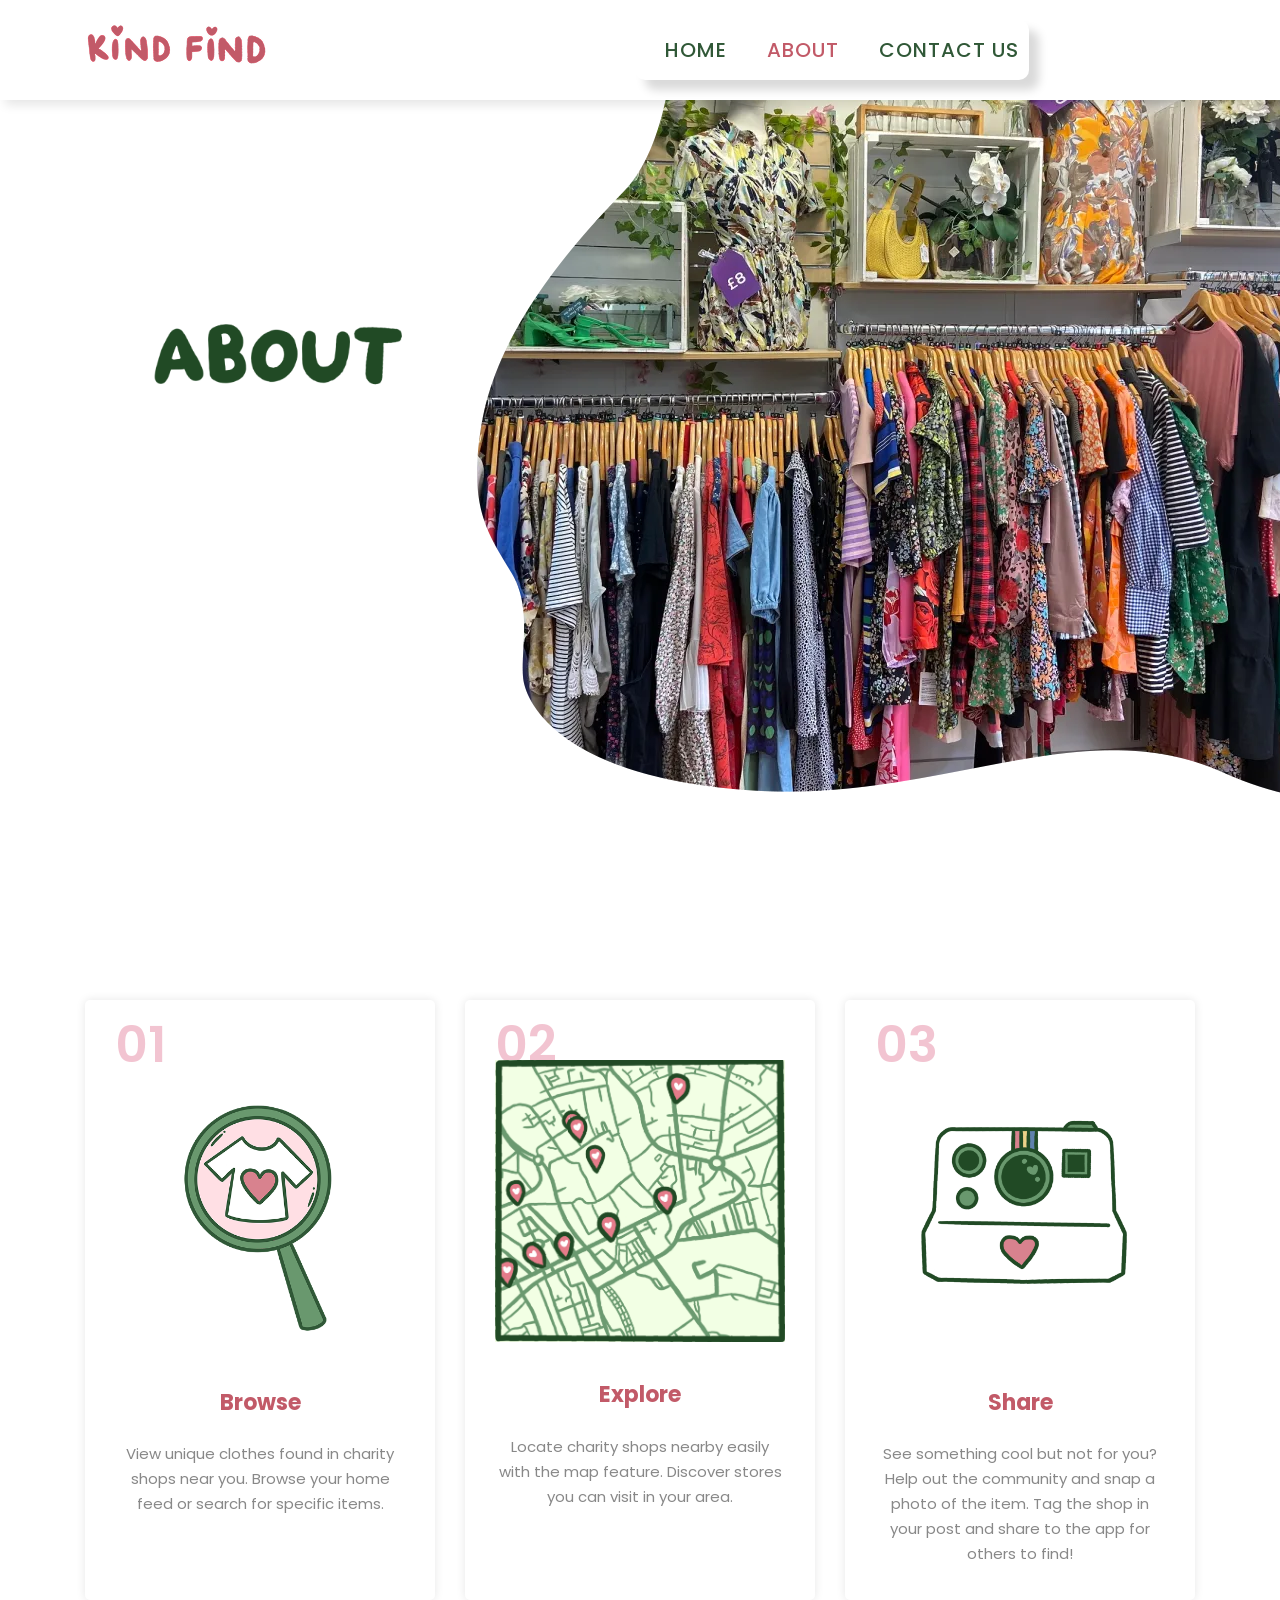
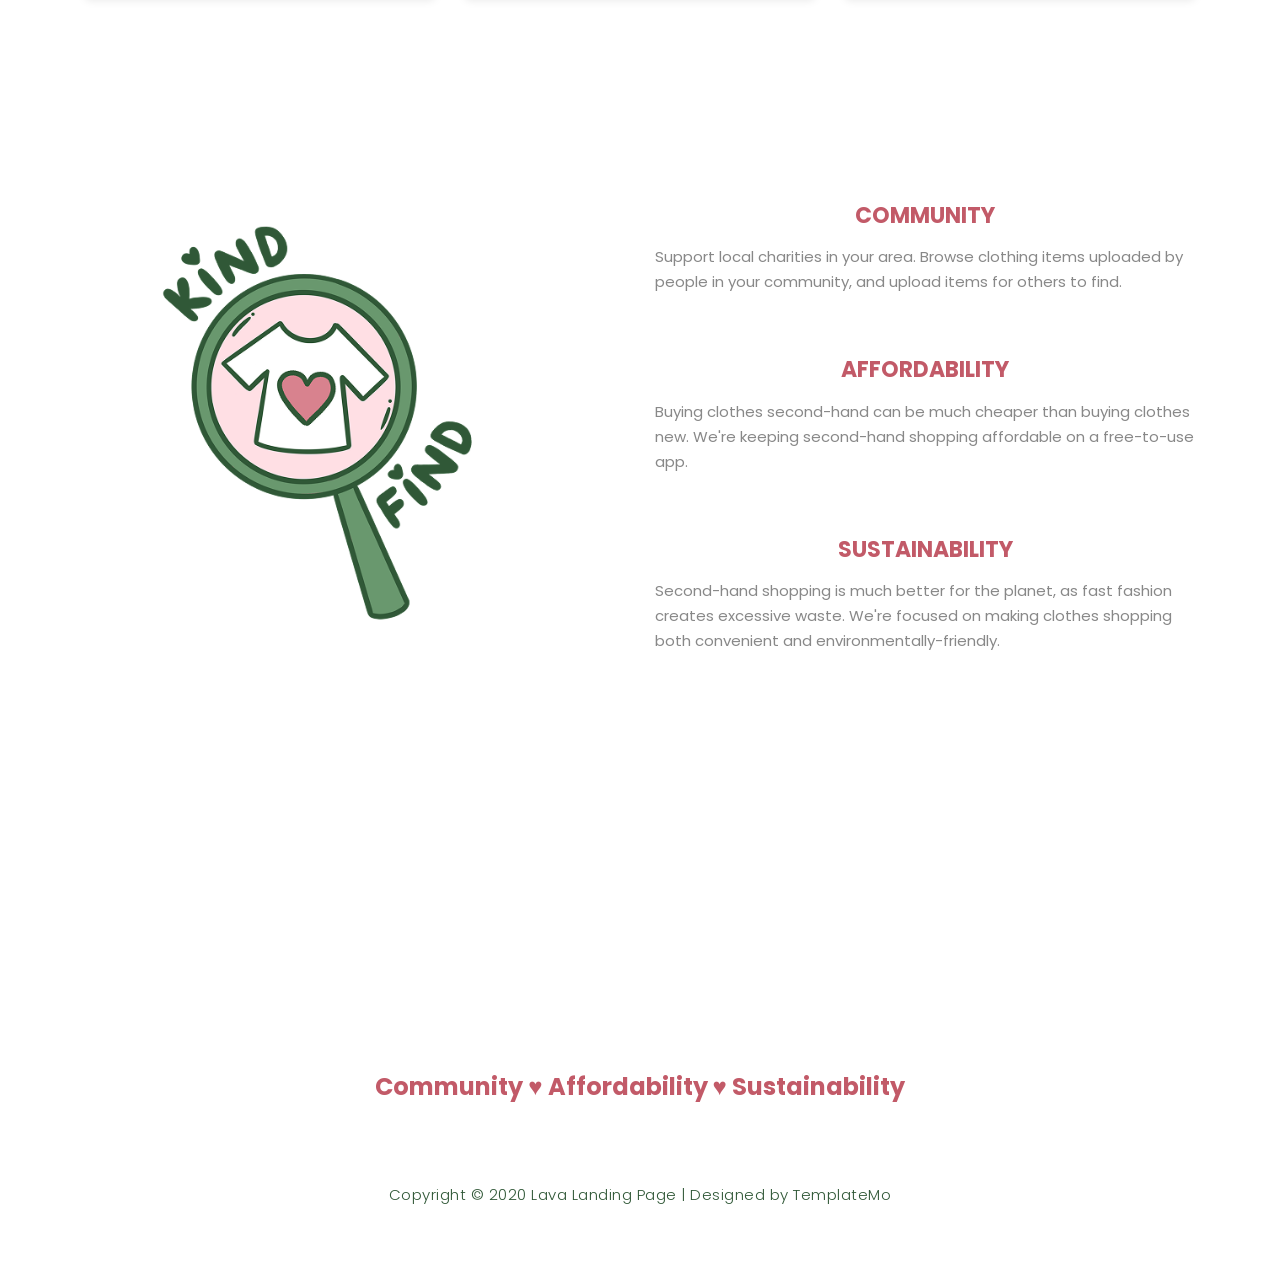
==== about.html @ ea6651f8 "focused on centering elements, trying to make it look better on mobile (mainly home page so far) - a" ====
<!DOCTYPE html>
<html lang="en">

<head>

    <meta charset="utf-8">
    <meta name="viewport" content="width=device-width, initial-scale=1, shrink-to-fit=no">
    <meta name="description" content="">
    <meta name="author" content="TemplateMo">
    <link href="https://fonts.googleapis.com/css?family=Poppins:100,200,300,400,500,600,700,800,900&display=swap" rel="stylesheet">

    <title>KindFind</title>
<!--

Lava Landing Page

https://templatemo.com/tm-540-lava-landing-page

-->

    <!-- Additional CSS Files -->
    <link rel="stylesheet" type="text/css" href="assets/css/bootstrap.min.css">

    <link rel="stylesheet" type="text/css" href="assets/css/font-awesome.css">

    <link rel="stylesheet" href="assets/css/templatemo-lava.css">

    <link rel="stylesheet" href="assets/css/owl-carousel.css">

</head>

<body>

    <!-- ***** Preloader Start ***** -->
    <div id="preloader">
        <div class="jumper">
            <div></div>
            <div></div>
            <div></div>
        </div>
    </div>
    <!-- ***** Preloader End ***** -->


    <!-- ***** Header Area Start ***** -->
    <header class="header-area header-sticky">
        <div class="container">
            <div class="row">
                <div class="col-12">
                    <nav class="main-nav">
                        <!-- ***** Logo Start ***** -->
                        <a href="index.html" class="logo">
                            <a href="index.html" class="logo"> <img src="assets/images/kindfind text.png"> </a>

                        </a>
                        <!-- ***** Logo End ***** -->

                        <ul class="nav">
                            <li> <a href="index.html"> Home </a></li>
                            <li> <a href="about.html" class="menu-item active"> About </a></li>
                            <li> <a href="contact.html"> Contact Us </a></li>

                        </ul>


                        <a class='menu-trigger'>
                            <span></span>

                        </a>
                        <!-- ***** Menu End ***** -->
                    </nav>
                </div>
            </div>
        </div>
    </header>
    <!-- ***** Header Area End ***** -->


    <!-- ***** Welcome Area Start ***** -->
    <div class="welcome-area" id="welcome">

        <div class="welcome-area-about">
        

        <!-- ***** Header Text Start ***** -->
        <div class="header-text">
            <div class="container">
                <div class="row">
                    <div class="left-text col-lg-6 col-md-12 col-sm-12 col-xs-12"
                        data-scroll-reveal="enter left move 30px over 0.6s after 0.4s">
                        <img src="assets/images/About.png" width="400">                         
                    </div>

                </div>
            </div>
        </div>
        <!-- ***** Header Text End ***** -->
    </div>
    </div>
    <!-- ***** Welcome Area End ***** -->

    <!-- ***** Features Big Item Start ***** -->

    <section class="section" id="about">
        <div class="container">
            <div class="row">
                <div class="col-lg-4 col-md-6 col-sm-12 col-xs-12" data-scroll-reveal="enter left move 30px over 0.6s after 0.4s" data-scroll-reveal-id="2" data-scroll-reveal-initialized="true" data-scroll-reveal-complete="true">
                    <div class="features-item">
                        <div class="features-icon">
                            <h2>01</h2>
                            <img src="assets/images/magnifying-glass.png" alt="">
                            <h4>Browse</h4>
                            <p>View unique clothes found in charity shops near you. Browse your home feed or search for specific items.</p>
                            
                        </div>
                    </div>
                </div>
                <div class="col-lg-4 col-md-6 col-sm-12 col-xs-12" data-scroll-reveal="enter bottom move 30px over 0.6s after 0.4s" data-scroll-reveal-id="3" data-scroll-reveal-initialized="true" data-scroll-reveal-complete="true">
                    <div class="features-item">
                        <div class="features-icon">
                            <h2>02</h2>
                            <img src="assets/images/Map.png" alt="">
                            <h4>Explore</h4>
                            <p>Locate charity shops nearby easily with the map feature. Discover stores you can visit in your area.</p>
                            
                        </div>
                    </div>
                </div>
                <div class="col-lg-4 col-md-6 col-sm-12 col-xs-12" data-scroll-reveal="enter right move 30px over 0.6s after 0.4s" data-scroll-reveal-id="4" data-scroll-reveal-initialized="true" data-scroll-reveal-complete="true">
                    <div class="features-item">
                        <div class="features-icon">
                            <h2>03</h2>
                            <img src="assets/images/camera-icon.png" alt="">
                            <h4>Share</h4>
                            <p>See something cool but not for you? Help out the community and snap a photo of the item. Tag the shop in your post and share to the app for others to find!</p>
                            
                        </div>
                    </div>
                </div>
            </div>
        </div>
    </section>


    <section class="section" id="promotion">
        <div class="container">
            <div class="row">
                <div class="left-image col-lg-5 col-md-12 col-sm-12 mobile-bottom-fix-big" data-scroll-reveal="enter left move 30px over 0.6s after 0.4s" data-scroll-reveal-id="5" data-scroll-reveal-initialized="true" data-scroll-reveal-complete="true">
                    <img src="assets/images/kindfind_logo.png" class="rounded img-fluid d-block mx-auto" alt="App">
                </div>
                <div class="right-text offset-lg-1 col-lg-6 col-md-12 col-sm-12 mobile-bottom-fix">
                    <ul>
                        <li data-scroll-reveal="enter right move 30px over 0.6s after 0.4s" data-scroll-reveal-id="6" data-scroll-reveal-initialized="true" data-scroll-reveal-complete="true">
                            <div class="text">
                                <h4 class="values-headings">COMMUNITY</h4>
                                <p>Support local charities in your area. Browse clothing items uploaded by people in your community, and upload items for others to find.
                                </p>
                            </div>
                        </li>
                        <li data-scroll-reveal="enter right move 30px over 0.6s after 0.5s" data-scroll-reveal-id="7" data-scroll-reveal-initialized="true" data-scroll-reveal-complete="true">
                            <div class="text">
                                <h4 class="values-headings">AFFORDABILITY</h4>
                                <p>Buying clothes second-hand can be much cheaper than buying clothes new. We're keeping second-hand shopping affordable on a free-to-use app.</p>
                            </div>
                        </li>
                        <li data-scroll-reveal="enter right move 30px over 0.6s after 0.6s" data-scroll-reveal-id="8" data-scroll-reveal-initialized="true" data-scroll-reveal-complete="true">
                            <div class="text">
                                <h4 class="values-headings">SUSTAINABILITY</h4>
                                <p>Second-hand shopping is much better for the planet, as fast fashion creates excessive waste. We're focused on making clothes shopping both convenient and environmentally-friendly.</p>
                            </div>
                        </li>
                    </ul>
                </div>
            </div>
        </div>
    </section>
    
    <!-- ***** Features Big Item End ***** -->

    <!-- ***** Footer Start ***** -->
    <footer id="contact-us">
        <div class="container">
            <div class="row">
                <div class="col-lg-12">
                    <h4 id="values-home">Community  &#9829  Affordability  &#9829  Sustainability</h4> 

                    <div class="sub-footer">
                        <p>Copyright &copy; 2020 Lava Landing Page

                        | Designed by <a rel="nofollow" href="https://templatemo.com">TemplateMo</a></p>
                    </div>
                </div>
            </div>
        </div>
    </footer>

    <!-- jQuery -->
    <script src="assets/js/jquery-2.1.0.min.js"></script>

    <!-- Bootstrap -->
    <script src="assets/js/popper.js"></script>
    <script src="assets/js/bootstrap.min.js"></script>

    <!-- Plugins -->
    <script src="assets/js/owl-carousel.js"></script>
    <script src="assets/js/scrollreveal.min.js"></script>
    <script src="assets/js/waypoints.min.js"></script>
    <script src="assets/js/jquery.counterup.min.js"></script>
    <script src="assets/js/imgfix.min.js"></script>

    <!-- Global Init -->
    <script src="assets/js/custom.js"></script>

</body>
</html>
---- assets/css/templatemo-lava.css ----
/*

Lava Landing Page

https://templatemo.com/tm-540-lava-landing-page

*/

/* ---------------------------------------------
Table of contents
------------------------------------------------
01. font & reset css
02. reset
03. global styles
04. header
05. welcome
06. features
07. testimonials
08. contact
09. footer
10. preloader

--------------------------------------------- */
/* 
---------------------------------------------
font & reset css
--------------------------------------------- 
*/
@import url("https://fonts.googleapis.com/css?family=Poppins:100,200,300,400,500,600,700,800,900");
/* 
---------------------------------------------
reset
--------------------------------------------- 
*/
html, body, div, span, applet, object, iframe, h1, h2, h3, h4, h5, h6, p, blockquote, div
pre, a, abbr, acronym, address, big, cite, code, del, dfn, em, font, img, ins, kbd, q,
s, samp, small, strike, strong, sub, sup, tt, var, b, u, i, center, dl, dt, dd, ol, ul, li,
figure, header, nav, section, article, aside, footer, figcaption {
  margin: 0;
  padding: 0;
  border: 0;
  outline: 0;
}

.clearfix:after {
  content: ".";
  display: block;
  clear: both;
  visibility: hidden;
  line-height: 0;
  height: 0;
}

.clearfix {
  display: inline-block;
}

html[xmlns] .clearfix {
  display: block;
}

* html .clearfix {
  height: 1%;
}

ul, li {
  padding: 0;
  margin: 0;
  list-style: none;
}

header, nav, section, article, aside, footer, hgroup {
  display: block;
}

* {
  box-sizing: border-box;
}

html, body {
  font-family: 'Poppins', sans-serif;
  font-weight: 400;
  background-color: #fff;
  font-size: 16px;
  -ms-text-size-adjust: 100%;
  -webkit-font-smoothing: antialiased;
  -moz-osx-font-smoothing: grayscale;
}

a {
  text-decoration: none !important;
}

h1, h2, h3, h4, h5, h6 {
  margin-top: 0px;
  margin-bottom: 0px;
}

h2 { 
  color: #305837;
}

ul {
  margin-bottom: 0px;
}

p {
  font-size: 15px;
  line-height: 25px;
  color: #888;
}

.pink-subtext {
  font-weight: 500;
  font-size: 24px;
  color: #C25A68;
  margin-top: 20px;
}

.bold-heading {
  font-weight: 600;
}

/* 
---------------------------------------------
global styles
--------------------------------------------- 
*/
html,
body {
  background: #fff;
  font-family: 'Poppins', sans-serif;
}

::selection {
  background: #f1556a;
  color: #fff;
}

::-moz-selection {
  background: #f1556a;
  color: #fff;
}

@media (max-width: 991px) {
  html, body {
    overflow-x: hidden;
  }
  .mobile-top-fix {
    margin-top: 30px;
    margin-bottom: 0px;
  }
  .mobile-bottom-fix {
    margin-bottom: 30px;
  }
  .mobile-bottom-fix-big {
    margin-bottom: 60px;
  }
}

a.main-button-slider {
  font-size: 14px;
  border-radius: 25px;
  padding: 15px 25px;
  background-color: #C25A68;
  text-transform: uppercase;
  color: #fff;
  font-weight: 600;
  letter-spacing: 1px;
  -webkit-transition: all 0.3s ease 0s;
  -moz-transition: all 0.3s ease 0s;
  -o-transition: all 0.3s ease 0s;
  transition: all 0.3s ease 0s;
}

a.main-button-slider:hover {
  background-color: #f1556a;
}

a.main-button {
  font-size: 14px;
  border-radius: 25px;
  padding: 15px 25px;
  background-color: #C25A68;
  text-transform: uppercase;
  color: #fff;
  font-weight: 600;
  letter-spacing: 1px;
  -webkit-transition: all 0.3s ease 0s;
  -moz-transition: all 0.3s ease 0s;
  -o-transition: all 0.3s ease 0s;
  transition: all 0.3s ease 0s;
}

a.main-button:hover {
  background-color: #C25A68;
}

button.main-button {
  outline: none;
  border: none;
  cursor: pointer;
  font-size: 14px;
  border-radius: 25px;
  padding: 15px 25px;
  background-color: #305837;
  text-transform: uppercase;
  color: #fff;
  font-weight: 600;
  letter-spacing: 1px;
  -webkit-transition: all 0.3s ease 0s;
  -moz-transition: all 0.3s ease 0s;
  -o-transition: all 0.3s ease 0s;
  transition: all 0.3s ease 0s;
}

button.main-button:hover {
  background-color: #C25A68;
}


.center-heading {
  margin-bottom: 70px;
}

.center-heading h2 {
  margin-top: 0px;
  text-align: center;
  font-size: 42px;
  font-weight: 700;
  color: #1e1e1e;
  margin-bottom: 25px;
}

.center-heading h2 em {
  font-style: normal;
  color: #f4813f;
}

.center-heading p {
  font-size: 15px;
  color: #888;
  text-align: center;
}


/* 
---------------------------------------------
header
--------------------------------------------- 
*/

.background-header {
  background-color: #fff;
  height: 80px!important;
  position: fixed!important;
  top: 0px;
  left: 0px;
  right: 0px;
  box-shadow: 10px 10px 10px rgba(0,0,0,0.15)!important;
}

.background-header .logo,
.background-header .main-nav .nav li a {
  color: #305837!important;
}

.background-header .main-nav .nav li:hover a {
  color: #C25A68!important;
}

.background-header .nav li a.active {
  color: #C25A68!important;

}

.header-area {
  position: fixed;
  background-color: #fff;
  top: 0px;
  left: 0px;
  right: 0px;
  z-index: 100;
  height: 100px;
  -webkit-transition: all .5s ease 0s;
  -moz-transition: all .5s ease 0s;
  -o-transition: all .5s ease 0s;
  transition: all .5s ease 0s;
  box-shadow: 5px 5px 10px rgba(0,0,0,0.1)!important;

}

.header-area .main-nav {
  min-height: 80px;
  background: transparent;
}

.header-area .main-nav .logo {
  line-height: 80px;
  color: #191a20;
  font-size: 28px;
  font-weight: 700;
  text-transform: uppercase;
  letter-spacing: 2px;
  float: left;
  -webkit-transition: all 0.3s ease 0s;
  -moz-transition: all 0.3s ease 0s;
  -o-transition: all 0.3s ease 0s;
  transition: all 0.3s ease 0s;
}


.header-area .main-nav .nav {
  float: left;
  margin-top: 27px;
  margin-left: 33%;
  margin-right: 0px;
  background-color: #fff;
  border-radius: 10px;
  padding: 10px;
  -webkit-transition: all 0.3s ease 0s;
  -moz-transition: all 0.3s ease 0s;
  -o-transition: all 0.3s ease 0s;
  transition: all 0.3s ease 0s;
  position: relative;
  z-index: 999;
  box-shadow: 10px 10px 10px rgba(0,0,0,0.15)!important;
}

.header-area .main-nav .nav li {
  padding-left: 20px;
  padding-right: 20px;
}

.header-area .main-nav .nav li:last-child {
  padding-right: 0px;
}

.header-area .main-nav .nav li a {
  display: block;
  font-weight: 500;
  font-size: 20px;
  color: #305837;
  text-transform: uppercase;
  -webkit-transition: all 0.3s ease 0s;
  -moz-transition: all 0.3s ease 0s;
  -o-transition: all 0.3s ease 0s;
  transition: all 0.3s ease 0s;
  height: 40px;
  line-height: 40px;
  border: transparent;
  letter-spacing: 1px;
}

.header-area .main-nav .nav li:hover a {
  color: #C25A68;
}

.header-area .main-nav .nav li.submenu {
  position: relative;
  padding-right: 35px;
}

.header-area .main-nav .nav li.submenu:after {
  font-family: FontAwesome;
  content: "\f107";
  font-size: 12px;
  color: #7a7a7a;
  position: absolute;
  right: 18px;
  top: 12px;
}

.header-area .main-nav .nav li.submenu ul {
  position: absolute;
  width: 200px;
  box-shadow: 0 2px 28px 0 rgba(0, 0, 0, 0.06);
  overflow: hidden;
  top: 40px;
  opacity: 0;
  transform: translateY(-2em);
  visibility: hidden;
  z-index: -1;
  transition: all 0.3s ease-in-out 0s, visibility 0s linear 0.3s, z-index 0s linear 0.01s;
}

.header-area .main-nav .nav li.submenu ul li {
  margin-left: 0px;
  padding-left: 0px;
  padding-right: 0px;
}

.header-area .main-nav .nav li.submenu ul li a {
  display: block;
  background: #fff;
  color: #7a7a7a!important;
  padding-left: 20px;
  height: 40px;
  line-height: 40px;
  -webkit-transition: all 0.3s ease 0s;
  -moz-transition: all 0.3s ease 0s;
  -o-transition: all 0.3s ease 0s;
  transition: all 0.3s ease 0s;
  position: relative;
  font-size: 13px;
  border-bottom: 1px solid #f5f5f5;
}

.header-area .main-nav .nav li.submenu ul li a:before {
  content: '';
  position: absolute;
  width: 0px;
  height: 40px;
  left: 0px;
  top: 0px;
  bottom: 0px;
  -webkit-transition: all 0.3s ease 0s;
  -moz-transition: all 0.3s ease 0s;
  -o-transition: all 0.3s ease 0s;
  transition: all 0.3s ease 0s;
  background: #C25A68;
}

.header-area .main-nav .nav li.submenu ul li a:hover {
  background: #fff;
  color: #C25A68!important;
  padding-left: 25px;
}

.header-area .main-nav .nav li.submenu ul li a:hover:before {
  width: 3px;
}

.header-area .main-nav .nav li.submenu:hover ul {
  visibility: visible;
  opacity: 1;
  z-index: 1;
  transform: translateY(0%);
  transition-delay: 0s, 0s, 0.3s;
}

.header-area .main-nav .menu-trigger {
  cursor: pointer;
  display: block;
  position: absolute;
  top: 23px;
  width: 32px;
  height: 40px;
  text-indent: -9999em;
  z-index: 99;
  right: 40px;
  display: none;
}

.header-area .main-nav .menu-trigger span,
.header-area .main-nav .menu-trigger span:before,
.header-area .main-nav .menu-trigger span:after {
  -moz-transition: all 0.4s;
  -o-transition: all 0.4s;
  -webkit-transition: all 0.4s;
  transition: all 0.4s;
  background-color: #1e1e1e;
  display: block;
  position: absolute;
  width: 30px;
  height: 2px;
  left: 0;
}

.background-header .main-nav .menu-trigger span,
.background-header .main-nav .menu-trigger span:before,
.background-header .main-nav .menu-trigger span:after {
  background-color: #1e1e1e;
}

.header-area .main-nav .menu-trigger span:before,
.header-area .main-nav .menu-trigger span:after {
  -moz-transition: all 0.4s;
  -o-transition: all 0.4s;
  -webkit-transition: all 0.4s;
  transition: all 0.4s;
  background-color: #1e1e1e;
  display: block;
  position: absolute;
  width: 30px;
  height: 2px;
  left: 0;
  width: 75%;
}

.background-header .main-nav .menu-trigger span:before,
.background-header .main-nav .menu-trigger span:after {
  background-color: #1e1e1e;
}

.header-area .main-nav .menu-trigger span:before,
.header-area .main-nav .menu-trigger span:after {
  content: "";
}

.header-area .main-nav .menu-trigger span {
  top: 16px;
}

.header-area .main-nav .menu-trigger span:before {
  -moz-transform-origin: 33% 100%;
  -ms-transform-origin: 33% 100%;
  -webkit-transform-origin: 33% 100%;
  transform-origin: 33% 100%;
  top: -10px;
  z-index: 10;
}

.header-area .main-nav .menu-trigger span:after {
  -moz-transform-origin: 33% 0;
  -ms-transform-origin: 33% 0;
  -webkit-transform-origin: 33% 0;
  transform-origin: 33% 0;
  top: 10px;
}

.header-area .main-nav .menu-trigger.active span,
.header-area .main-nav .menu-trigger.active span:before,
.header-area .main-nav .menu-trigger.active span:after {
  background-color: transparent;
  width: 100%;
}

.header-area .main-nav .menu-trigger.active span:before {
  -moz-transform: translateY(6px) translateX(1px) rotate(45deg);
  -ms-transform: translateY(6px) translateX(1px) rotate(45deg);
  -webkit-transform: translateY(6px) translateX(1px) rotate(45deg);
  transform: translateY(6px) translateX(1px) rotate(45deg);
  background-color: #1e1e1e;
}

.background-header .main-nav .menu-trigger.active span:before {
  background-color: #1e1e1e;
}

.header-area .main-nav .menu-trigger.active span:after {
  -moz-transform: translateY(-6px) translateX(1px) rotate(-45deg);
  -ms-transform: translateY(-6px) translateX(1px) rotate(-45deg);
  -webkit-transform: translateY(-6px) translateX(1px) rotate(-45deg);
  transform: translateY(-6px) translateX(1px) rotate(-45deg);
  background-color: #1e1e1e;
}

.background-header .main-nav .menu-trigger.active span:after {
  background-color: #1e1e1e;
}

.header-area.header-sticky {
  min-height: 80px;
}

.header-area.header-sticky .nav {
  margin-top: 20px !important;
}

.header-area.header-sticky .nav li a.active {
  color: #C25A68;
}

@media (max-width: 1200px) {
  .header-area .main-nav .nav li {
    padding-left: 12px;
    padding-right: 12px;
  }
  .header-area .main-nav:before {
    display: none;
  }
}

@media (max-width: 991px) {
  .logo {
    text-align: center;
    float: none!important;
  }
  .header-area {
    background-color: #f7f7f7;
    padding: 0px 15px;
    height: 80px;
    box-shadow: none;
    text-align: center;
  }
  .header-area .container {
    padding: 0px;
  }
  .header-area .logo {
    margin-left: 30px;
  }
  .header-area .menu-trigger {
    display: block !important;
  }
  .header-area .main-nav {
    overflow: hidden;
  }
  .header-area .main-nav .nav {
    float: none;
    width: 100%;
    margin-top: 0px !important;
    display: none;
    -webkit-transition: all 0s ease 0s;
    -moz-transition: all 0s ease 0s;
    -o-transition: all 0s ease 0s;
    transition: all 0s ease 0s;
    margin-left: 0px;
  }
  .header-area .main-nav .nav li:first-child {
    border-top: 1px solid #eee;
  }
  .header-area .main-nav .nav li {
    width: 100%;
    background: #fff;
    border-bottom: 1px solid #eee;
    padding-left: 0px !important;
    padding-right: 0px !important;
  }
  .header-area .main-nav .nav li a {
    height: 50px !important;
    line-height: 50px !important;
    padding: 0px !important;
    border: none !important;
    background: #f7f7f7 !important;
    color: #305837 !important;
  }
  .header-area .main-nav .nav li a:hover {
    background: #eee !important;
    color: #C25A68!important;
  }
  .header-area .main-nav .nav li.submenu ul {
    position: relative;
    visibility: inherit;
    opacity: 1;
    z-index: 1;
    transform: translateY(0%);
    transition-delay: 0s, 0s, 0.3s;
    top: 0px;
    width: 100%;
    box-shadow: none;
    height: 0px;
  }
  .header-area .main-nav .nav li.submenu ul li a {
    font-size: 12px;
    font-weight: 400;
  }
  .header-area .main-nav .nav li.submenu ul li a:hover:before {
    width: 0px;
  }
  .header-area .main-nav .nav li.submenu ul.active {
    height: auto !important;
  }
  .header-area .main-nav .nav li.submenu:after {
    color: #3B566E;
    right: 25px;
    font-size: 14px;
    top: 15px;
  }
  .header-area .main-nav .nav li.submenu:hover ul, .header-area .main-nav .nav li.submenu:focus ul {
    height: 0px;
  }
}

@media (min-width: 992px) {
  .header-area .main-nav .nav {
    display: flex !important;
  }
}


.header-columns-left {
    margin-top: 100px;
    align-items: center;
}

.header-columns-right {
    margin-top: 100px;
    justify-content: center;
    align-items: center;
}



/* make two columns when screen is wider than 992px */

@media (min-width: 992px ){
  .header-columns-left {
  width: 50%;
  height: auto;
  float: left;
  align-items: center;
  }
}

@media (min-width: 992px ){
  .header-columns-right {
  width: 50%;
  height: auto;
  float: left;
  align-items: center;
  margin-top: 100px;
  padding: 50px;
  }
}

@media (max-width: 992px ){
  .header-columns-right {
    padding: 30px;
    

  
  }
}

@media (max-width: 992px ){
  .header-columns-left {
    display: flex; 
    justify-content: center;
  }
}








/* 
---------------------------------------------
welcome
--------------------------------------------- 
*/
.welcome-area {
  width: 100%;
  height: 100vh;
  min-height: 793px;
  /* background-image: url(../images/banner-bg.png); */
  background-repeat: no-repeat;
  background-position: right top;
}

.welcome-area-about {
  width: 100%;
  height: 100vh;
  min-height: 793px;
  background-image: url(../images/banner-bg.png);
  background-repeat: no-repeat;
  background-position: right top;
}

@media (max-width: 992px) {
  #about-heading {
    background-color: #fff;
    align-items: center;
    padding: 20px;
  }
}



.welcome-area .header-text .left-text {
  position: relative;
  align-self: center;
  margin-top: 35%;
  transform: perspective(1px) translateY(-30%) !important;
}

.welcome-area .header-text h1 {
  font-weight: 900;
  font-size: 52px;
  line-height: 80px;
  letter-spacing: 1px;
  margin-bottom: 30px;
  color: #C25A68;
}

.welcome-area .header-text h1 em {
  font-style: normal;
  color: #305837;
}

.welcome-area .header-text p {
  font-weight: 600;
  font-size: 24px;
  color: #C25A68;
  line-height: 30px;
  letter-spacing: 0.25px;
  margin-bottom: 40px;
  position: relative;
}

.welcome-area .header-text p em {
  font-style: normal;
  color: #305837;
}

@media (max-width: 1420px) {
  .welcome-area .header-text {
    width: 70%;
    margin-left: 5%;
  }
}

@media (max-width: 1320px) {
  .welcome-area .header-text .left-text {
    margin-top: 50%;
  }
  .welcome-area .header-text {
    width: 50%;
    margin-left: 5%;
  }
}

@media (max-width: 1140px) {
  .welcome-area {
    height: auto;
  }
  .welcome-area .header-text {       
    width: 92%;
    padding-top: 793px;
  }
  .welcome-area .header-text .left-text {
    margin-top: 5%;
    transform: none !important;
  }
}
@media (max-width: 810px) {
  .welcome-area {
    background-size: contain;
  }

  .welcome-area .header-text {
    padding-top: 100%;
    margin-left: 0;
  }
    
  .container-fluid .col-md-12 {
    margin-right: 0px;
    padding-right: 0px;
  }
}

#values-home {
  text-align: center;
  color: #C25A68;
  padding-bottom: 20px;
  font-weight: bold;
}

.left-content {
  align-self: center;
}

/*
---------------------------------------------
about
---------------------------------------------
*/

#about {
  padding: 100px 0px;
  position: relative;
  z-index: 9;
}

@media (max-width: 992px) {
  .features-item {
    margin-bottom: 45px;
  }
}

.features-item {
  border-radius: 5px;
  height:600px;
  padding: 60px 30px;
  text-align: center;
  box-shadow: 0px 0px 10px rgba(0,0,0,0.1);
}

.features-item h2 {
  z-index: 9;
  position: absolute;
  top: 15px;
  left: 45px;
  font-size: 50px;
  font-weight: 600;
  color: #f0bac9db;
}

.features-item img {
  z-index: 10;
  position: relative;
  max-width: 100%;
  margin-bottom: 40px;
}

.features-item h4 {
  margin-top: 0px;
  font-size: 22px;
  color: #C25A68;
  margin-bottom: 25px;
  font-weight: bold;
}

.features-item .main-button {
  margin-top: 35px;
  display: inline-block;
}

#polaroids {
}



/*
---------------------------------------------
promotion
---------------------------------------------
*/

.left-image-decor {
  background-image: url(../images/left-bg-decor.png);
  background-repeat: no-repeat;
  position: absolute;
  width: 100%;
  display: inline-block;
  height: 110%;
  margin-top: -200px;
}

#promotion {
  padding: 100px 0px;
}

#promotion .left-image {
  align-self: center;
}

#promotion .right-text ul {
  padding: 0;
  margin: 0;
}

#promotion .right-text ul li {
  display: inline-block;
  margin-bottom: 60px;
}

#promotion .right-text ul li:last-child {
  margin-bottom: 0px;
}

#promotion .right-text img {
  display: inline-block;
  float: left;
  margin-right: 30px;
}

#promotion .right-text h4 {
  font-size: 22px;
  margin-bottom: 15px;
  margin-top: 3px;
}

.values-headings {
  text-align: center;
  font-weight: bold;
  color: #C25A68;
}

/*
--------------------------------------------
testimonials
--------------------------------------------
*/
.right-image-decor {
  background-image: url(../images/right-bg-decor.png);
  background-repeat: no-repeat;
  background-position: right center;
  position: absolute;
  width: 100%;
  display: inline-block;
  height: 110%;
  margin-top: -200px;
}

#testimonials {
  padding-top: 100px;
  position: relative;
  z-index: 9;
}

#testimonials .item {
  position: relative;
}

#testimonials .item .testimonial-content {
  background: rgb(244,129,63);
  background: linear-gradient(145deg, rgba(244,129,63,1) 0%, rgba(241,85,106,1) 100%);
  margin-left: 60px;
  padding: 40px 30px;
  text-align: center;
  border-radius: 5px;
}

#testimonials .item .testimonial-content ul li {
  display: inline-block;
  margin: 0px 1px;
}

#testimonials .item .testimonial-content ul li i {
  color: #fff;
  font-size: 13px;
}

#testimonials .item .testimonial-content h4 {
  font-size: 22px;
  margin-top: 20px;
  color: #fff;
}

#testimonials .item .testimonial-content p {
  color: #fff;
  font-style: italic;
  font-weight: 200;
  margin: 20px 0px 15px 0px;
}

#testimonials .item .testimonial-content span {
  color: #fff;
  font-weight: 200;
  font-size: 13px;
}

#testimonials .author img {
  max-width: 120px;
  margin-bottom: -60px;
}

.owl-carousel .owl-nav button.owl-next span {
  z-index: 10;
  top: 45%;
  border-radius: 10px;
  font-size: 46px;
  color: #fff;
  right: -210px;
  width: 80px;
  height: 80px;
  line-height: 80px;
  text-align: center;
  display: inline-block;
  background: rgb(244,129,63);
  background: linear-gradient(145deg, rgba(244,129,63,1) 0%, rgba(241,85,106,1) 100%);
  position: absolute;
}

.owl-carousel .owl-nav button.owl-prev span {
  z-index: 9;
  top: 30%;
  border-radius: 10px;
  font-size: 46px;
  color: #fff;
  right: -150px;
  width: 80px;
  height: 80px;
  line-height: 80px;
  text-align: center;
  display: inline-block;
  background: rgb(244,129,63);
  background: linear-gradient(145deg, rgba(244,129,63,1) 0%, rgba(241,85,106,1) 100%);
  position: absolute;
}

@media screen and (max-width: 1060px) {
  .owl-carousel .owl-nav {
    display: none!important;
  }
}

/* 
---------------------------------------------
footer
--------------------------------------------- 
*/

@media (max-width: 992px) {
  footer {
    padding-top: 0px!important;
    margin-top: 0px!important;
  }
  .contact-form {
    margin-bottom: 45px;
  }
  footer .right-content {
    text-align: center;
  }
  footer .footer-content {
    padding: 60px 0px!important;
  }
}

footer {
  margin-top: 200px;
  padding-top: 120px;
  /* background-image: url(../images/footer-bg.png); */
  background-repeat: no-repeat;
  background-position: center center;
  background-size: cover;
  width: 100%;
}

footer .footer-content {
  padding: 120px 0px;
}

.contact-form {
  position: relative;
  z-index: 10;
  padding: 45px;
  border-radius: 5px;
  background-color: #86a77f6f;
  box-shadow: 0px 0px 10px rgba(0,0,0,0.1);
}

footer .right-content {
  align-self: center;
}

.contact-form input,
.contact-form textarea {
  color: #777;
  font-size: 13px;
  border: 1px solid #eee;
  background-color: #f7f7f7;
  border-radius: 5px;
  width: 100%;
  height: 50px;
  outline: none;
  padding-left: 20px;
  padding-right: 20px;
  -webkit-appearance: none;
  -moz-appearance: none;
  appearance: none;
  margin-bottom: 30px;
}

.contact-form textarea {
  height: 150px;
  resize: none;
  padding: 20px;
}

.contact-form {
  text-align: center;
}

.contact-form ::-webkit-input-placeholder { /* Edge */
  color: #7a7a7a;
}

.contact-form :-ms-input-placeholder { /* Internet Explorer 10-11 */
  color: #7a7a7a;
}

.contact-form ::placeholder {
  color: #7a7a7a;
}

#interest-form-heading {
  color: #C25A68;
  text-align: center;
  padding: 20px;
}

.footer-content .right-content {
  color: #fff;
}

.footer-content .right-content h2 {
  margin-top: 0px;
  margin-bottom: 30px;
  font-size: 42px;
  text-transform: capitalize;
  font-weight: 700;
  letter-spacing: 1px;
}

/* .footer-content .right-content h2 em {
  font-style: normal;
  color: #fba70b;
} */

.footer-content .right-content p {
  color: #FFF;
}

.footer-content .right-content a {
  color: #FFF;
}

.footer-content .right-content a:hover {
  color: #FC3;
}

footer .social {
  overflow: hidden;
  margin-top: 30px;
}

footer .social li:first-child {
  margin-left: 0px;
}

footer .social li {
  margin: 0px 7.5px;
  display: inline-block;
}

footer .social li a {
  color: #fff;
  text-align: center;
  background-color: transparent;
  border: 1px solid #fff;
  width: 44px;
  height: 44px;
  line-height: 44px;
  border-radius: 50%;
  display: inline-block;
  font-size: 16px;
  -webkit-transition: all 0.3s ease 0s;
  -moz-transition: all 0.3s ease 0s;
  -o-transition: all 0.3s ease 0s;
  transition: all 0.3s ease 0s;
}

footer .social li a:hover {
  background-color: #fba70b;
  border-color: #fba70b;
  color: #fff;
}

footer .copyright {
  margin-top: 10px;
  font-weight: 400;
  font-size: 15px;
  color: #4a4a4a;
  letter-spacing: 0.88px;
  text-transform: capitalize;
}

footer .sub-footer {
  padding: 60px 0px;
  text-align: center;
}

footer .sub-footer a {
	color: #305837;
}

footer .sub-footer a:hover {
	color: #FC3;
}

footer .sub-footer p {
  color: #305837;
  font-size: 15px;
  font-weight: 300;
  letter-spacing: 0.5px;
}

@media (max-width: 991px) {
  footer .copyright {
    text-align: center;
  }
  footer .social {
    text-align: center;
  }
}

/* 
---------------------------------------------
preloader
--------------------------------------------- 
*/
#preloader {
  overflow: hidden;
  background-image: linear-gradient(145deg, #FFC5D3 0%, #305837 100%);
  left: 0;
  right: 0;
  top: 0;
  bottom: 0;
  position: fixed;
  z-index: 9999;
  color: #fff;
}

#preloader .jumper {
  left: 0;
  top: 0;
  right: 0;
  bottom: 0;
  display: block;
  position: absolute;
  margin: auto;
  width: 50px;
  height: 50px;
}

#preloader .jumper > div {
  background-color: #fff;
  width: 10px;
  height: 10px;
  border-radius: 100%;
  -webkit-animation-fill-mode: both;
  animation-fill-mode: both;
  position: absolute;
  opacity: 0;
  width: 50px;
  height: 50px;
  -webkit-animation: jumper 3s 2s linear infinite;
  animation: jumper 3s 2s linear infinite;
}

#preloader .jumper > div:nth-child(2) {
  -webkit-animation-delay: 0.33333s;
  animation-delay: 0.33333s;
}

#preloader .jumper > div:nth-child(3) {
  -webkit-animation-delay: 0.66666s;
  animation-delay: 0.66666s;
}

@-webkit-keyframes jumper {
  0% {
    opacity: 0;
    -webkit-transform: scale(0);
    transform: scale(0);
  }
  5% {
    opacity: 1;
  }
  100% {
    -webkit-transform: scale(1);
    transform: scale(1);
    opacity: 0;
  }
}

@keyframes jumper {
  0% {
    opacity: 0;
    -webkit-transform: scale(0);
    transform: scale(0);
  }
  5% {
    opacity: 1;
  }
  100% {
    opacity: 0;
  }
}
---- assets/css/owl-carousel.css ----
/**
 * Owl Carousel v2.3.4
 * Copyright 2013-2018 David Deutsch
 * Licensed under: SEE LICENSE IN https://github.com/OwlCarousel2/OwlCarousel2/blob/master/LICENSE
 */
/*
 *  Owl Carousel - Core
 */
.owl-carousel {
  display: none;
  width: 100%;
  -webkit-tap-highlight-color: transparent;
  /* position relative and z-index fix webkit rendering fonts issue */
  position: relative;
  z-index: 1; }
  .owl-carousel .owl-stage {
    position: relative;
    -ms-touch-action: pan-Y;
    touch-action: manipulation;
    -moz-backface-visibility: hidden;
    /* fix firefox animation glitch */ }
  .owl-carousel .owl-stage:after {
    content: ".";
    display: block;
    clear: both;
    visibility: hidden;
    line-height: 0;
    height: 0; }
  .owl-carousel .owl-stage-outer {
    position: relative;
    overflow: hidden;
    /* fix for flashing background */
    -webkit-transform: translate3d(0px, 0px, 0px); }
  .owl-carousel .owl-wrapper,
  .owl-carousel .owl-item {
    -webkit-backface-visibility: hidden;
    -moz-backface-visibility: hidden;
    -ms-backface-visibility: hidden;
    -webkit-transform: translate3d(0, 0, 0);
    -moz-transform: translate3d(0, 0, 0);
    -ms-transform: translate3d(0, 0, 0); }
  .owl-carousel .owl-item {
    position: relative;
    min-height: 1px;
    float: left;
    -webkit-backface-visibility: hidden;
    -webkit-tap-highlight-color: transparent;
    -webkit-touch-callout: none; }
  .owl-carousel .owl-item img {
    display: block;
    width: 100%; }
  .owl-carousel .owl-nav.disabled,
  .owl-carousel .owl-dots.disabled {
    display: none; }
  .owl-carousel .owl-nav .owl-prev,
  .owl-carousel .owl-nav .owl-next,
  .owl-carousel .owl-dot {
    cursor: pointer;
    -webkit-user-select: none;
    -khtml-user-select: none;
    -moz-user-select: none;
    -ms-user-select: none;
    user-select: none; }
  .owl-carousel .owl-nav button.owl-prev,
  .owl-carousel .owl-nav button.owl-next,
  .owl-carousel button.owl-dot {
    background: none;
    color: inherit;
    border: none;
    padding: 0 !important;
    font: inherit; }
  .owl-carousel.owl-loaded {
    display: block; }
  .owl-carousel.owl-loading {
    opacity: 0;
    display: block; }
  .owl-carousel.owl-hidden {
    opacity: 0; }
  .owl-carousel.owl-refresh .owl-item {
    visibility: hidden; }
  .owl-carousel.owl-drag .owl-item {
    -ms-touch-action: pan-y;
        touch-action: pan-y;
    -webkit-user-select: none;
    -moz-user-select: none;
    -ms-user-select: none;
    user-select: none; }
  .owl-carousel.owl-grab {
    cursor: move;
    cursor: grab; }
  .owl-carousel.owl-rtl {
    direction: rtl; }
  .owl-carousel.owl-rtl .owl-item {
    float: right; }

/* No Js */
.no-js .owl-carousel {
  display: block; }

/*
 *  Owl Carousel - Animate Plugin
 */
.owl-carousel .animated {
  animation-duration: 1000ms;
  animation-fill-mode: both; }

.owl-carousel .owl-animated-in {
  z-index: 0; }

.owl-carousel .owl-animated-out {
  z-index: 1; }

.owl-carousel .fadeOut {
  animation-name: fadeOut; }

@keyframes fadeOut {
  0% {
    opacity: 1; }
  100% {
    opacity: 0; } }

/*
 * 	Owl Carousel - Auto Height Plugin
 */
.owl-height {
  transition: height 500ms ease-in-out; }

/*
 * 	Owl Carousel - Lazy Load Plugin
 */
.owl-carousel .owl-item {
  /**
			This is introduced due to a bug in IE11 where lazy loading combined with autoheight plugin causes a wrong
			calculation of the height of the owl-item that breaks page layouts
		 */ }
  .owl-carousel .owl-item .owl-lazy {
    opacity: 0;
    transition: opacity 400ms ease; }
  .owl-carousel .owl-item .owl-lazy[src^=""], .owl-carousel .owl-item .owl-lazy:not([src]) {
    max-height: 0; }
  .owl-carousel .owl-item img.owl-lazy {
    transform-style: preserve-3d; }

/*
 * 	Owl Carousel - Video Plugin
 */
.owl-carousel .owl-video-wrapper {
  position: relative;
  height: 100%;
  background: #000; }

.owl-carousel .owl-video-play-icon {
  position: absolute;
  height: 80px;
  width: 80px;
  left: 50%;
  top: 50%;
  margin-left: -40px;
  margin-top: -40px;
  background: url("owl.video.play.png") no-repeat;
  cursor: pointer;
  z-index: 1;
  -webkit-backface-visibility: hidden;
  transition: transform 100ms ease; }

.owl-carousel .owl-video-play-icon:hover {
  -ms-transform: scale(1.3, 1.3);
      transform: scale(1.3, 1.3); }

.owl-carousel .owl-video-playing .owl-video-tn,
.owl-carousel .owl-video-playing .owl-video-play-icon {
  display: none; }

.owl-carousel .owl-video-tn {
  opacity: 0;
  height: 100%;
  background-position: center center;
  background-repeat: no-repeat;
  background-size: contain;
  transition: opacity 400ms ease; }

.owl-carousel .owl-video-frame {
  position: relative;
  z-index: 1;
  height: 100%;
  width: 100%; }
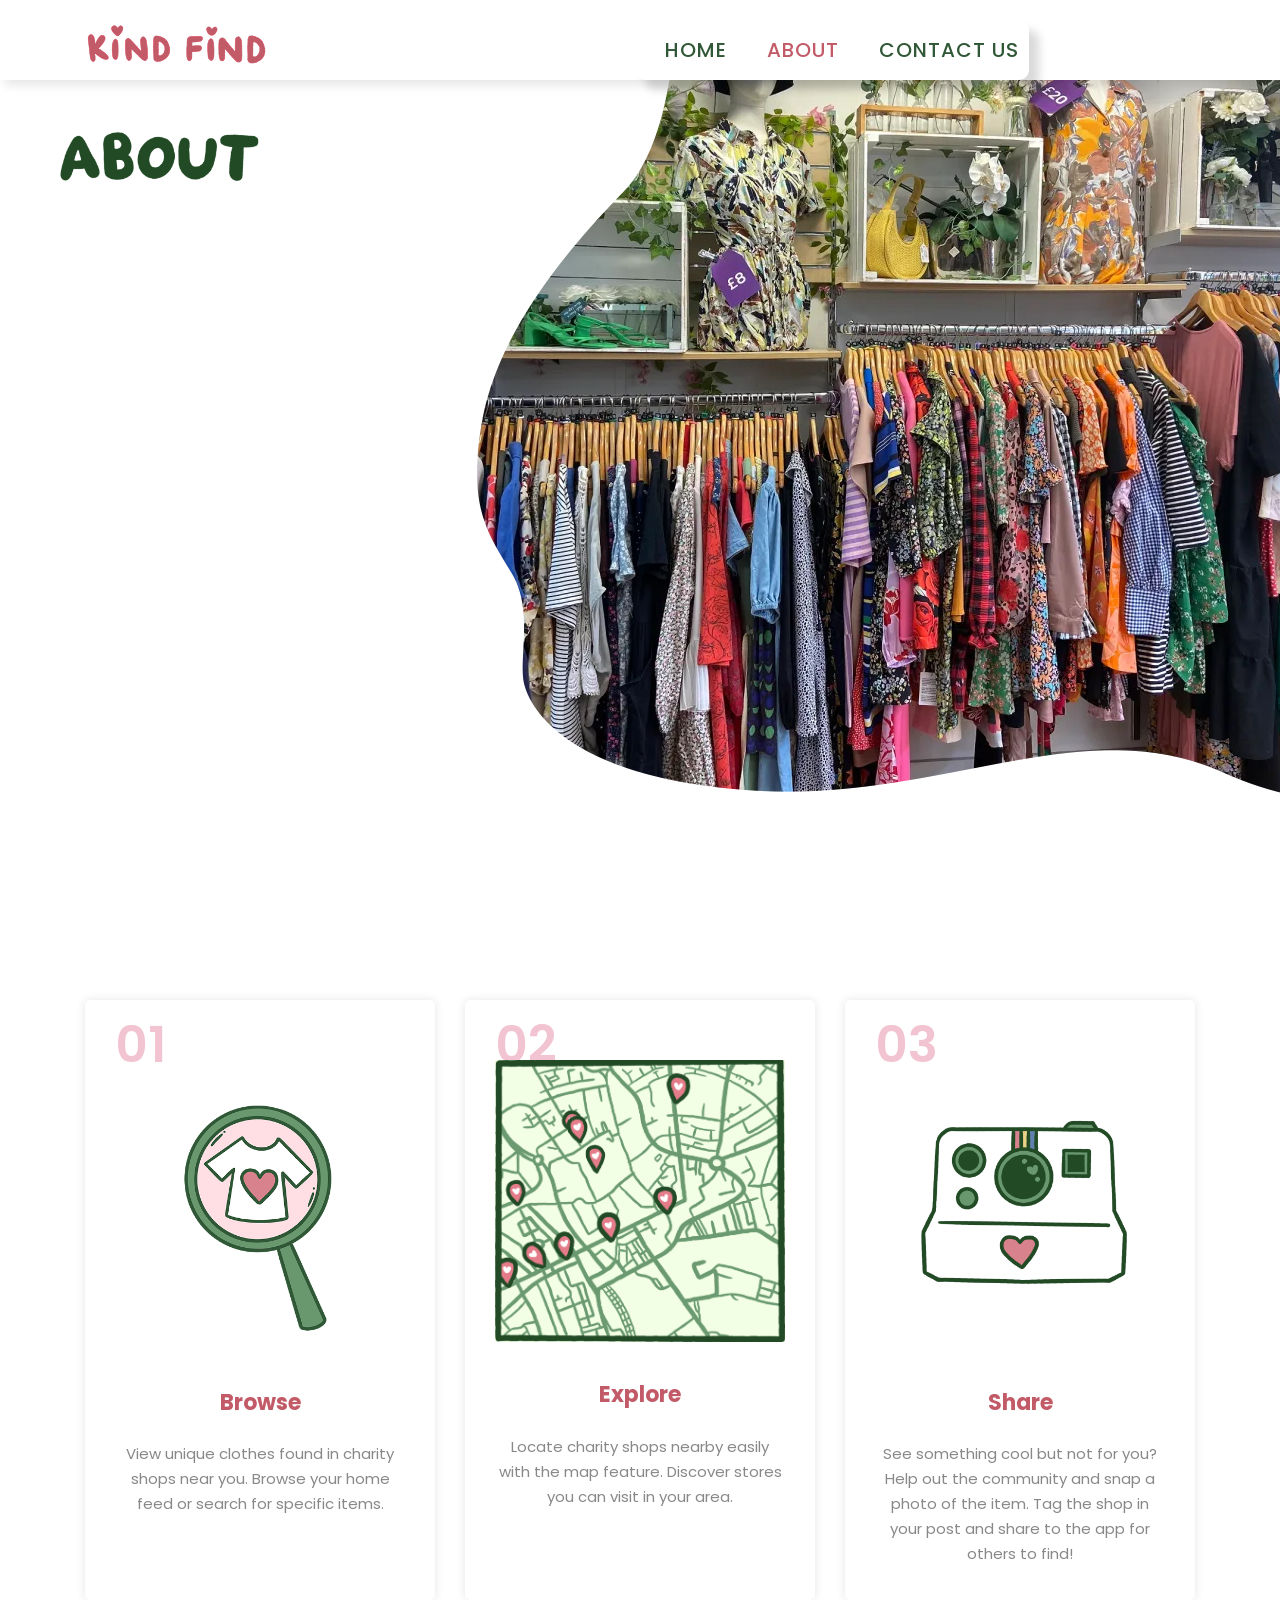
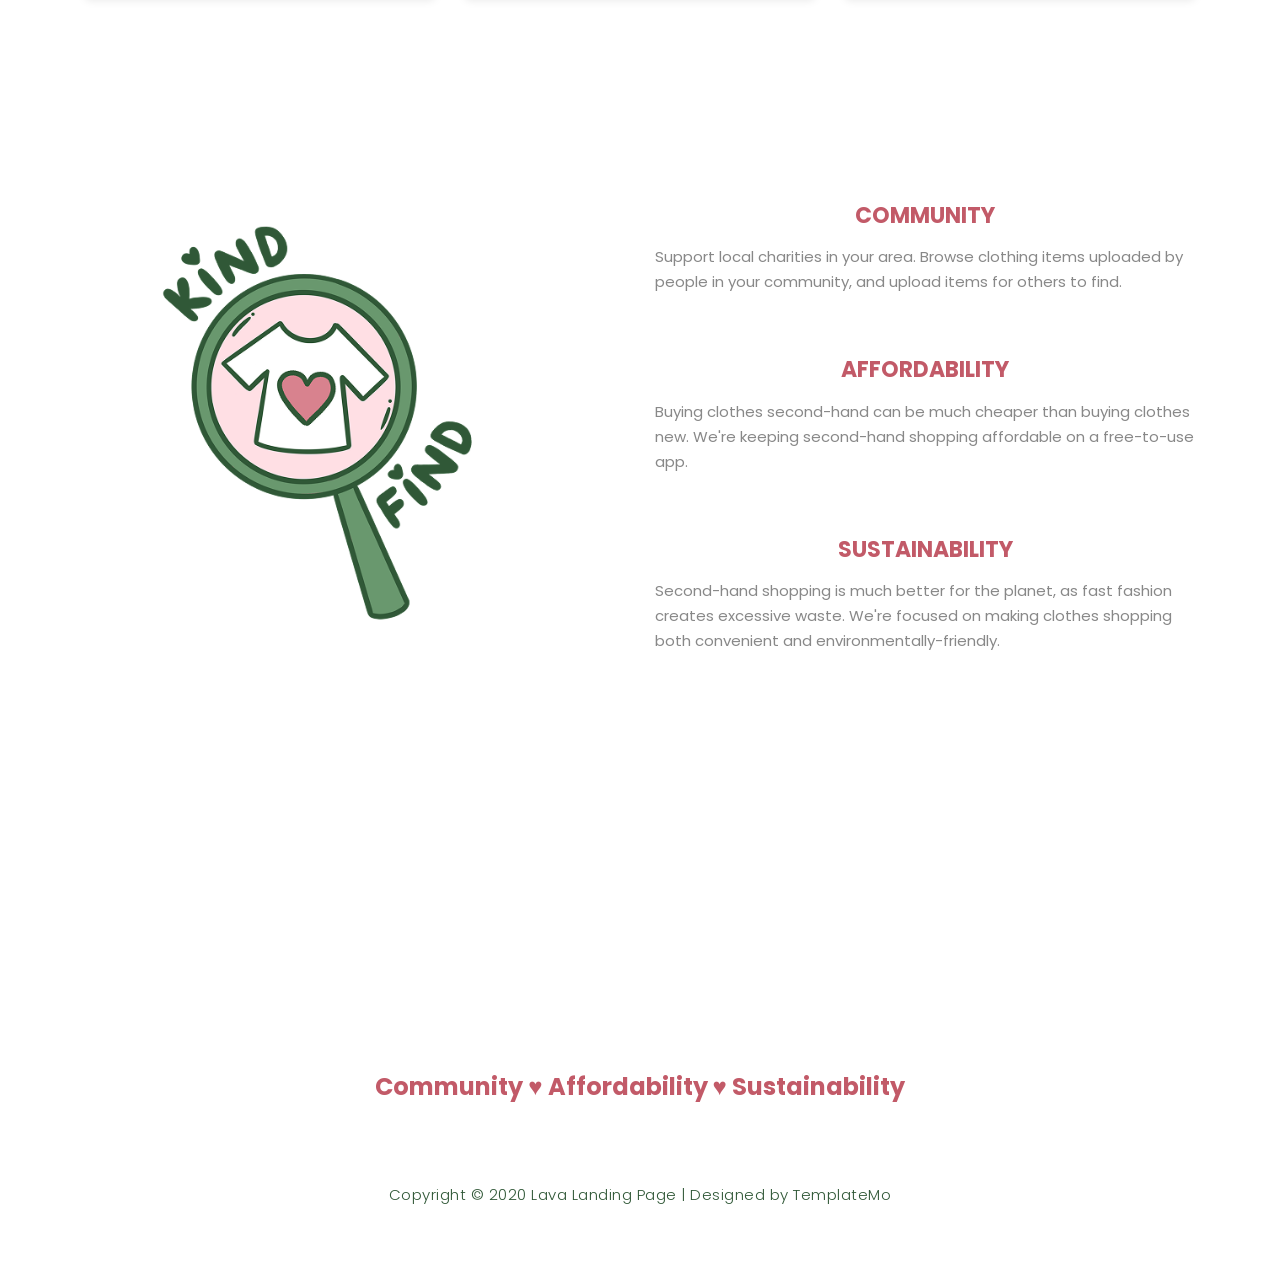
==== commit b06cc5a6: "trying to change the about page but still looks bad" ====
--- a/about.html
+++ b/about.html
@@ -80,22 +80,27 @@
     <div class="welcome-area" id="welcome">
 
         <div class="welcome-area-about">
-        
 
         <!-- ***** Header Text Start ***** -->
-        <div class="header-text">
+        <!-- <div class="header-text">
             <div class="container">
-                <div class="row">
-                    <div class="left-text col-lg-6 col-md-12 col-sm-12 col-xs-12"
-                        data-scroll-reveal="enter left move 30px over 0.6s after 0.4s">
-                        <img src="assets/images/About.png" width="400">                         
-                    </div>
-
-                </div>
-            </div>
-        </div>
-        <!-- ***** Header Text End ***** -->
-    </div>
+                <div class="row"> -->
+        <div class="header-columns-left">
+                    <div data-scroll-reveal="enter left move 30px over 0.6s after 0.5s">
+                        <img style="max-width: 50%;" src="assets/images/About.png">                         
+                    </div>
+
+        </div>
+
+         <!-- <div class="header-columns-right">
+                    <div data-scroll-reveal="enter left move 30px over 0.6s after 1s">
+                        <h2 class="bold-heading">Your new app for shopping sustainable fashion locally </h2> 
+                        <p class="pink-subtext"> Browse clothes in charity shops near you</p>                      
+                    </div>
+
+        </div> -->
+
+        </div>
     </div>
     <!-- ***** Welcome Area End ***** -->
 
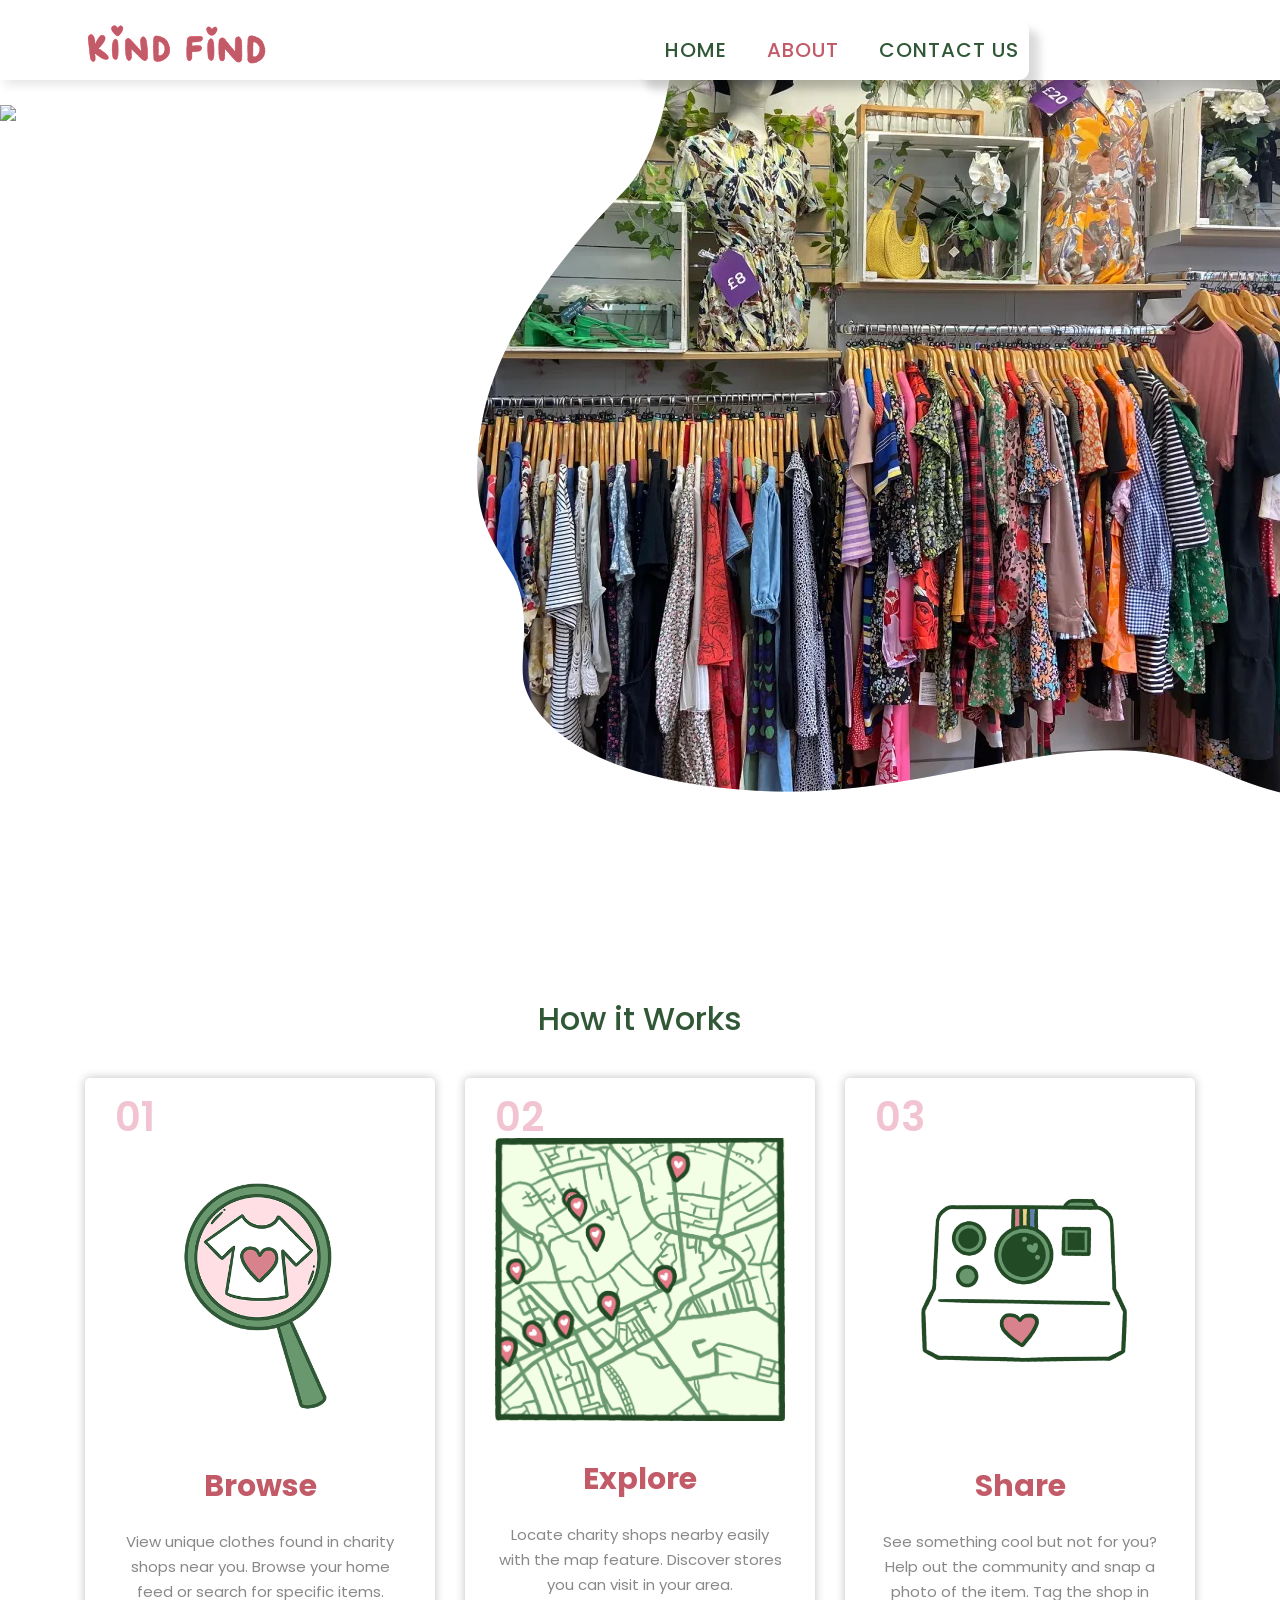
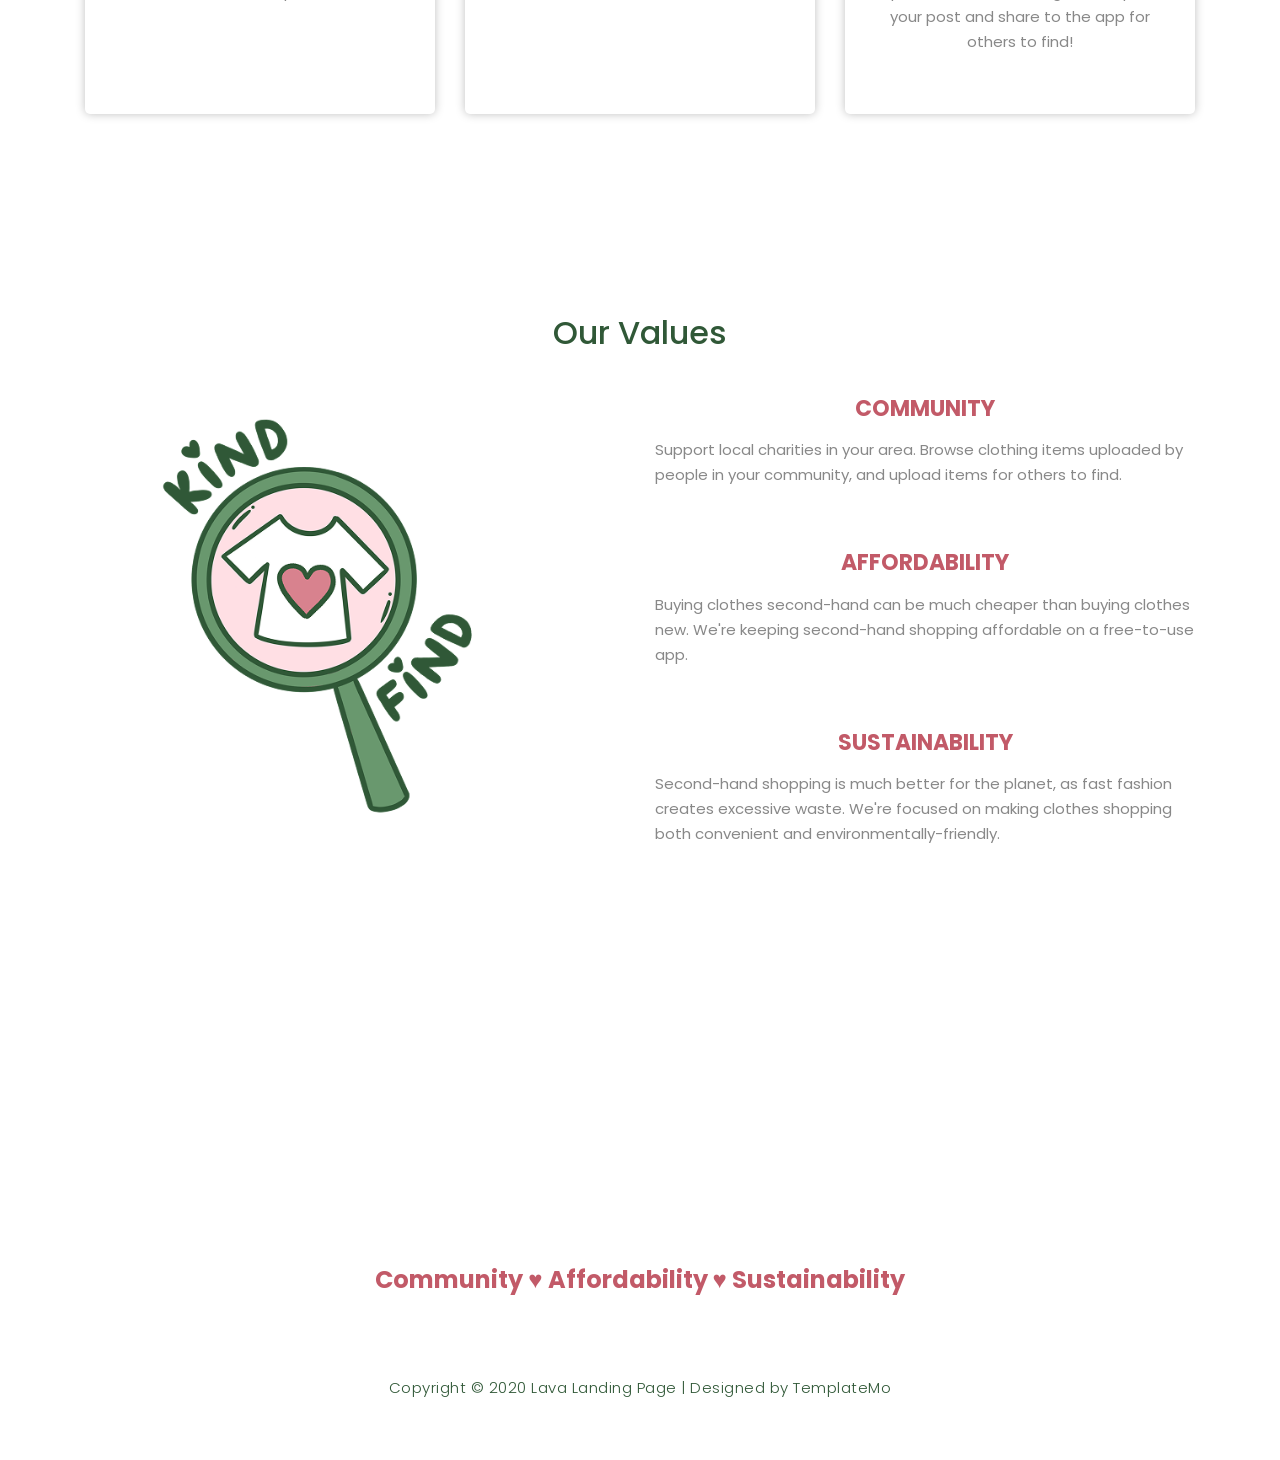
==== commit 564a8077: "fixed the layout so it looks better on mobile, added some headings and a title/background to the con" ====
--- a/about.html
+++ b/about.html
@@ -85,42 +85,42 @@
         <!-- <div class="header-text">
             <div class="container">
                 <div class="row"> -->
-        <div class="header-columns-left">
-                    <div data-scroll-reveal="enter left move 30px over 0.6s after 0.5s">
-                        <img style="max-width: 50%;" src="assets/images/About.png">                         
-                    </div>
-
-        </div>
-
-         <!-- <div class="header-columns-right">
-                    <div data-scroll-reveal="enter left move 30px over 0.6s after 1s">
-                        <h2 class="bold-heading">Your new app for shopping sustainable fashion locally </h2> 
-                        <p class="pink-subtext"> Browse clothes in charity shops near you</p>                      
-                    </div>
-
-        </div> -->
+        <div class="header-columns-left"> 
+            <div data-scroll-reveal="enter left move 30px over 0.6s after 1s">
+
+                <div class="page-title"> 
+                    <img style="max-width: 100%;" src="assets/images/about.png">
+                </div>
+                        
+            </div>
+
+                
+
+        </div>
+
+         
 
         </div>
     </div>
-    <!-- ***** Welcome Area End ***** -->
+    <!-- ***** Welcome Area End ***** --> 
 
     <!-- ***** Features Big Item Start ***** -->
 
     <section class="section" id="about">
-        <div class="container">
-            <div class="row">
-                <div class="col-lg-4 col-md-6 col-sm-12 col-xs-12" data-scroll-reveal="enter left move 30px over 0.6s after 0.4s" data-scroll-reveal-id="2" data-scroll-reveal-initialized="true" data-scroll-reveal-complete="true">
+        <h2 class="section-title"> How it Works </h2>
+        <div class="container">
+            <div class="row">
+                <div class="col-lg-4 col-md-6 col-sm-12 col-xs-12" id="features-container" data-scroll-reveal="enter left move 30px over 0.6s after 0.4s" data-scroll-reveal-id="2" data-scroll-reveal-initialized="true" data-scroll-reveal-complete="true">
                     <div class="features-item">
                         <div class="features-icon">
                             <h2>01</h2>
                             <img src="assets/images/magnifying-glass.png" alt="">
                             <h4>Browse</h4>
                             <p>View unique clothes found in charity shops near you. Browse your home feed or search for specific items.</p>
-                            
                         </div>
                     </div>
                 </div>
-                <div class="col-lg-4 col-md-6 col-sm-12 col-xs-12" data-scroll-reveal="enter bottom move 30px over 0.6s after 0.4s" data-scroll-reveal-id="3" data-scroll-reveal-initialized="true" data-scroll-reveal-complete="true">
+                <div class="col-lg-4 col-md-6 col-sm-12 col-xs-12" id="features-container" data-scroll-reveal="enter bottom move 30px over 0.6s after 0.4s" data-scroll-reveal-id="3" data-scroll-reveal-initialized="true" data-scroll-reveal-complete="true">
                     <div class="features-item">
                         <div class="features-icon">
                             <h2>02</h2>
@@ -131,7 +131,7 @@
                         </div>
                     </div>
                 </div>
-                <div class="col-lg-4 col-md-6 col-sm-12 col-xs-12" data-scroll-reveal="enter right move 30px over 0.6s after 0.4s" data-scroll-reveal-id="4" data-scroll-reveal-initialized="true" data-scroll-reveal-complete="true">
+                <div class="col-lg-4 col-md-6 col-sm-12 col-xs-12" id="features-container" data-scroll-reveal="enter right move 30px over 0.6s after 0.4s" data-scroll-reveal-id="4" data-scroll-reveal-initialized="true" data-scroll-reveal-complete="true">
                     <div class="features-item">
                         <div class="features-icon">
                             <h2>03</h2>
@@ -148,6 +148,7 @@
 
 
     <section class="section" id="promotion">
+        <h2 class="section-title"> Our Values </h2>
         <div class="container">
             <div class="row">
                 <div class="left-image col-lg-5 col-md-12 col-sm-12 mobile-bottom-fix-big" data-scroll-reveal="enter left move 30px over 0.6s after 0.4s" data-scroll-reveal-id="5" data-scroll-reveal-initialized="true" data-scroll-reveal-complete="true">
--- a/assets/css/templatemo-lava.css
+++ b/assets/css/templatemo-lava.css
@@ -115,10 +115,12 @@
   font-size: 24px;
   color: #C25A68;
   margin-top: 20px;
+  text-align: center;
 }
 
 .bold-heading {
   font-weight: 600;
+  text-align: center;
 }
 
 /* 
@@ -671,6 +673,7 @@
 
 .header-columns-left {
     margin-top: 100px;
+    justify-content: center;
     align-items: center;
 }
 
@@ -680,6 +683,11 @@
     align-items: center;
 }
 
+@media (max-width: 992px ){
+  .page-title {
+    background-color: rgba(255, 255, 255, 0.5);
+  }
+}
 
 
 /* make two columns when screen is wider than 992px */
@@ -750,13 +758,15 @@
   background-position: right top;
 }
 
-@media (max-width: 992px) {
-  #about-heading {
-    background-color: #fff;
-    align-items: center;
-    padding: 20px;
-  }
-}
+.welcome-area-contact {
+  width: 100%;
+  height: 100vh;
+  min-height: 793px;
+  background-image: url(../images/banner-bg2.png);
+  background-repeat: no-repeat;
+  background-position: left top;
+}
+
 
 
 
@@ -853,6 +863,10 @@
   align-self: center;
 }
 
+.section-title {
+  text-align: center;
+  margin-bottom: 40px;
+}
 /*
 ---------------------------------------------
 about
@@ -871,20 +885,27 @@
   }
 }
 
+#features-container {
+  display: table;
+}
+
 .features-item {
   border-radius: 5px;
-  height:600px;
   padding: 60px 30px;
   text-align: center;
-  box-shadow: 0px 0px 10px rgba(0,0,0,0.1);
-}
+  box-shadow: 0px 0px 10px rgba(0,0,0,0.25);
+  display: table-cell;
+  margin: 40px;
+}
+
+
 
 .features-item h2 {
   z-index: 9;
   position: absolute;
   top: 15px;
   left: 45px;
-  font-size: 50px;
+  font-size: 40px;
   font-weight: 600;
   color: #f0bac9db;
 }
@@ -898,7 +919,7 @@
 
 .features-item h4 {
   margin-top: 0px;
-  font-size: 22px;
+  font-size: 30px;
   color: #C25A68;
   margin-bottom: 25px;
   font-weight: bold;
@@ -907,9 +928,6 @@
 .features-item .main-button {
   margin-top: 35px;
   display: inline-block;
-}
-
-#polaroids {
 }
 
 
@@ -1090,9 +1108,6 @@
     padding-top: 0px!important;
     margin-top: 0px!important;
   }
-  .contact-form {
-    margin-bottom: 45px;
-  }
   footer .right-content {
     text-align: center;
   }
@@ -1119,9 +1134,15 @@
   position: relative;
   z-index: 10;
   padding: 45px;
+  margin: 50px;
   border-radius: 5px;
   background-color: #86a77f6f;
   box-shadow: 0px 0px 10px rgba(0,0,0,0.1);
+}
+
+#form-text {
+  margin-top:50px; 
+  text-align: center;
 }
 
 footer .right-content {
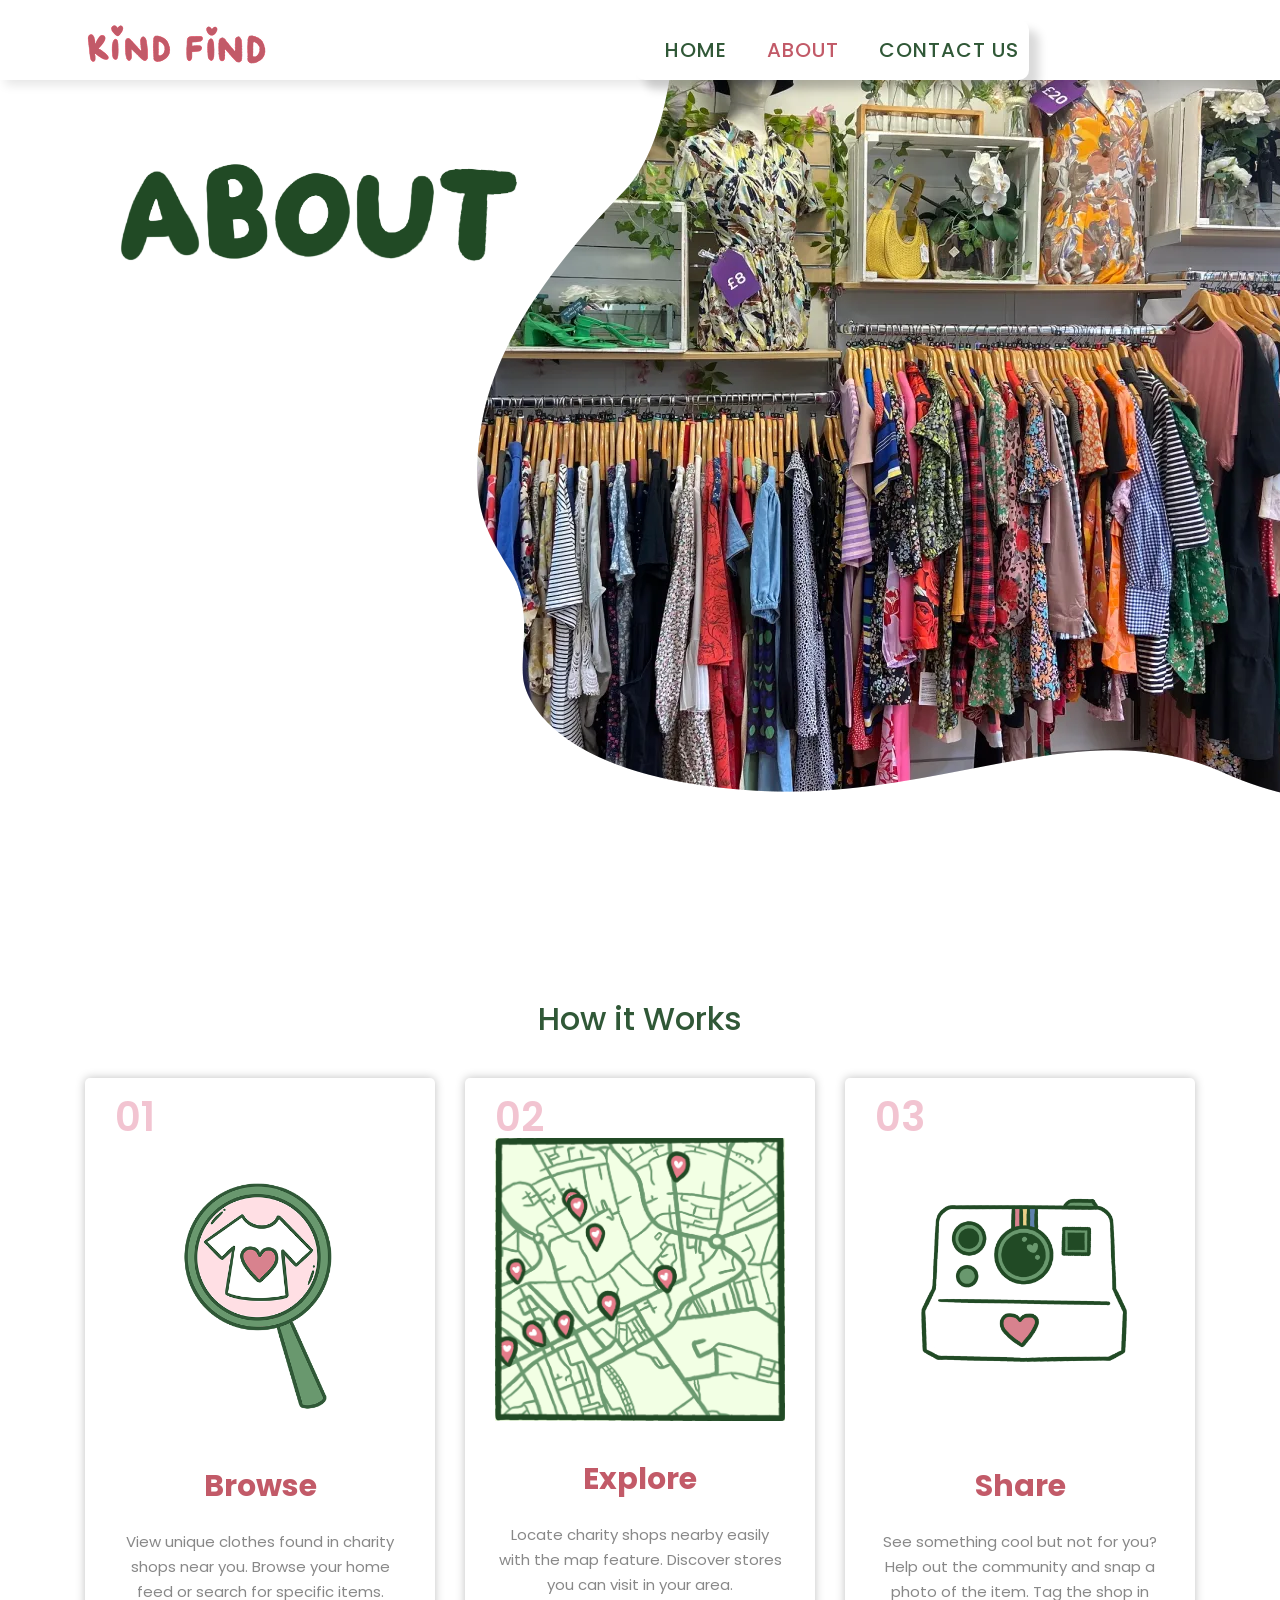
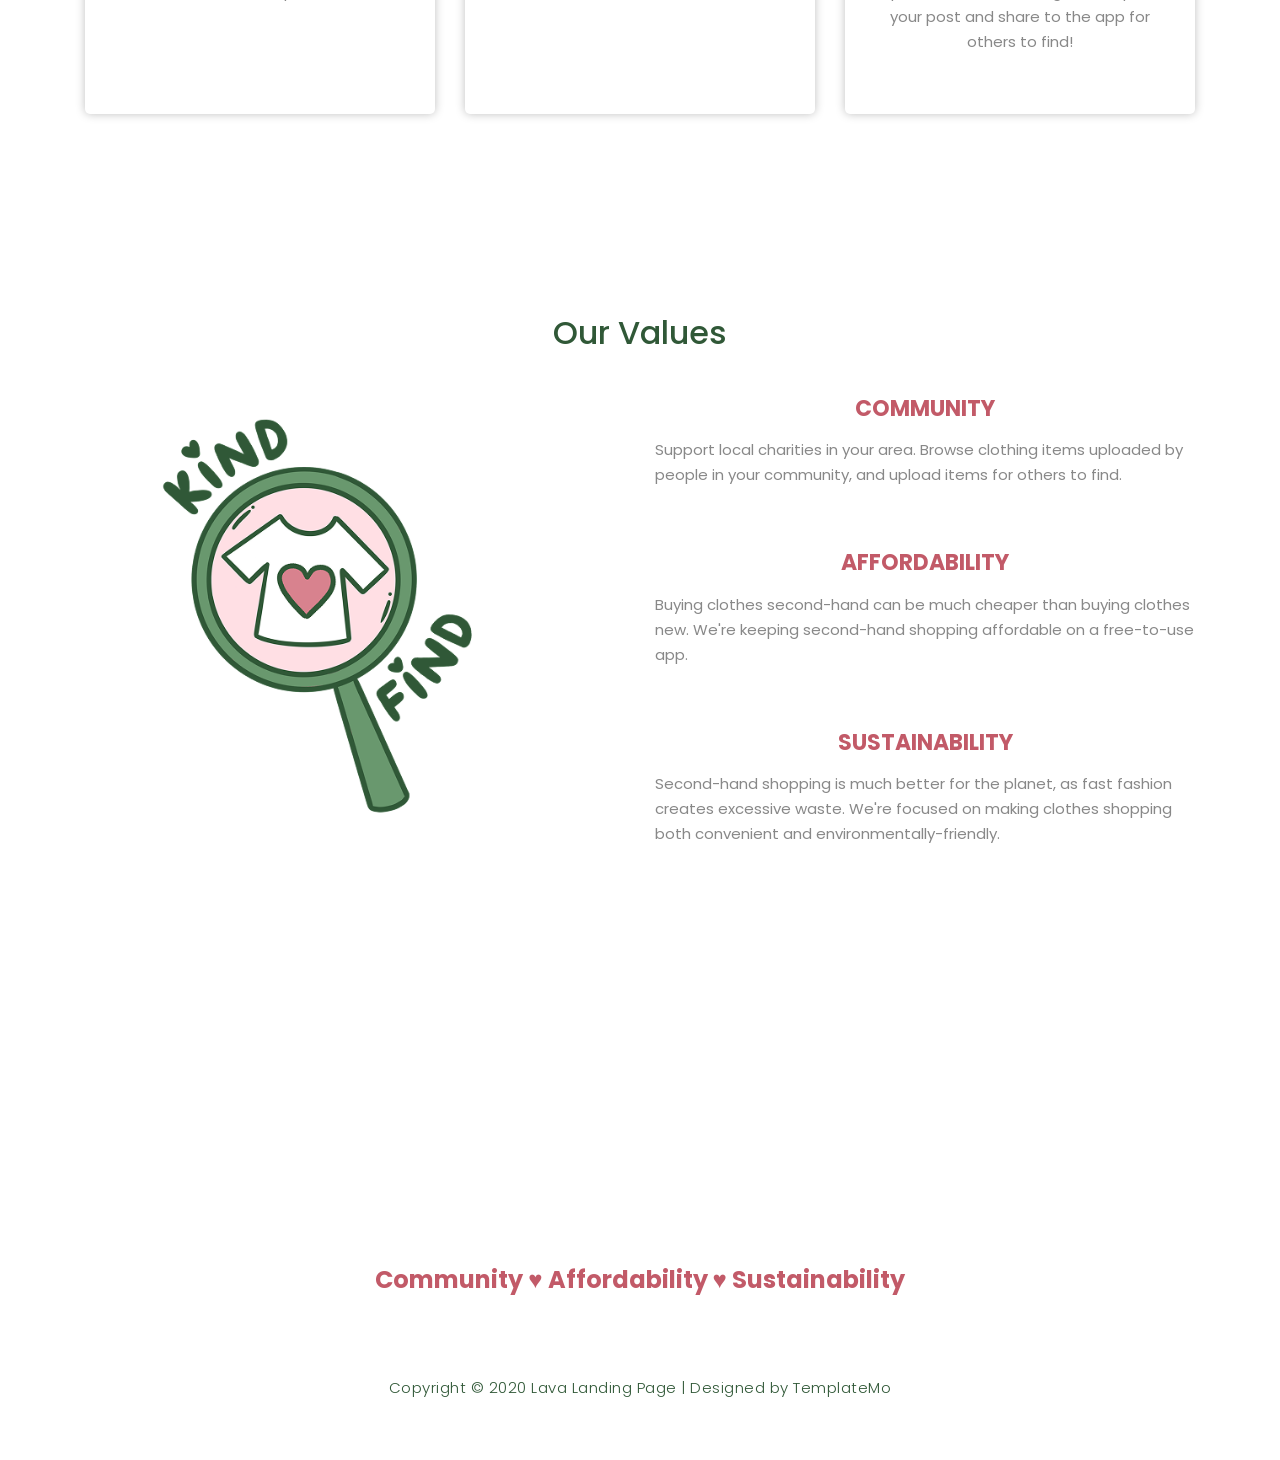
==== commit 99a9c529: "fixed title image for about page" ====
--- a/about.html
+++ b/about.html
@@ -89,7 +89,7 @@
             <div data-scroll-reveal="enter left move 30px over 0.6s after 1s">
 
                 <div class="page-title"> 
-                    <img style="max-width: 100%;" src="assets/images/about.png">
+                    <img style="max-width: 100%;" src="assets/images/About.png">
                 </div>
                         
             </div>
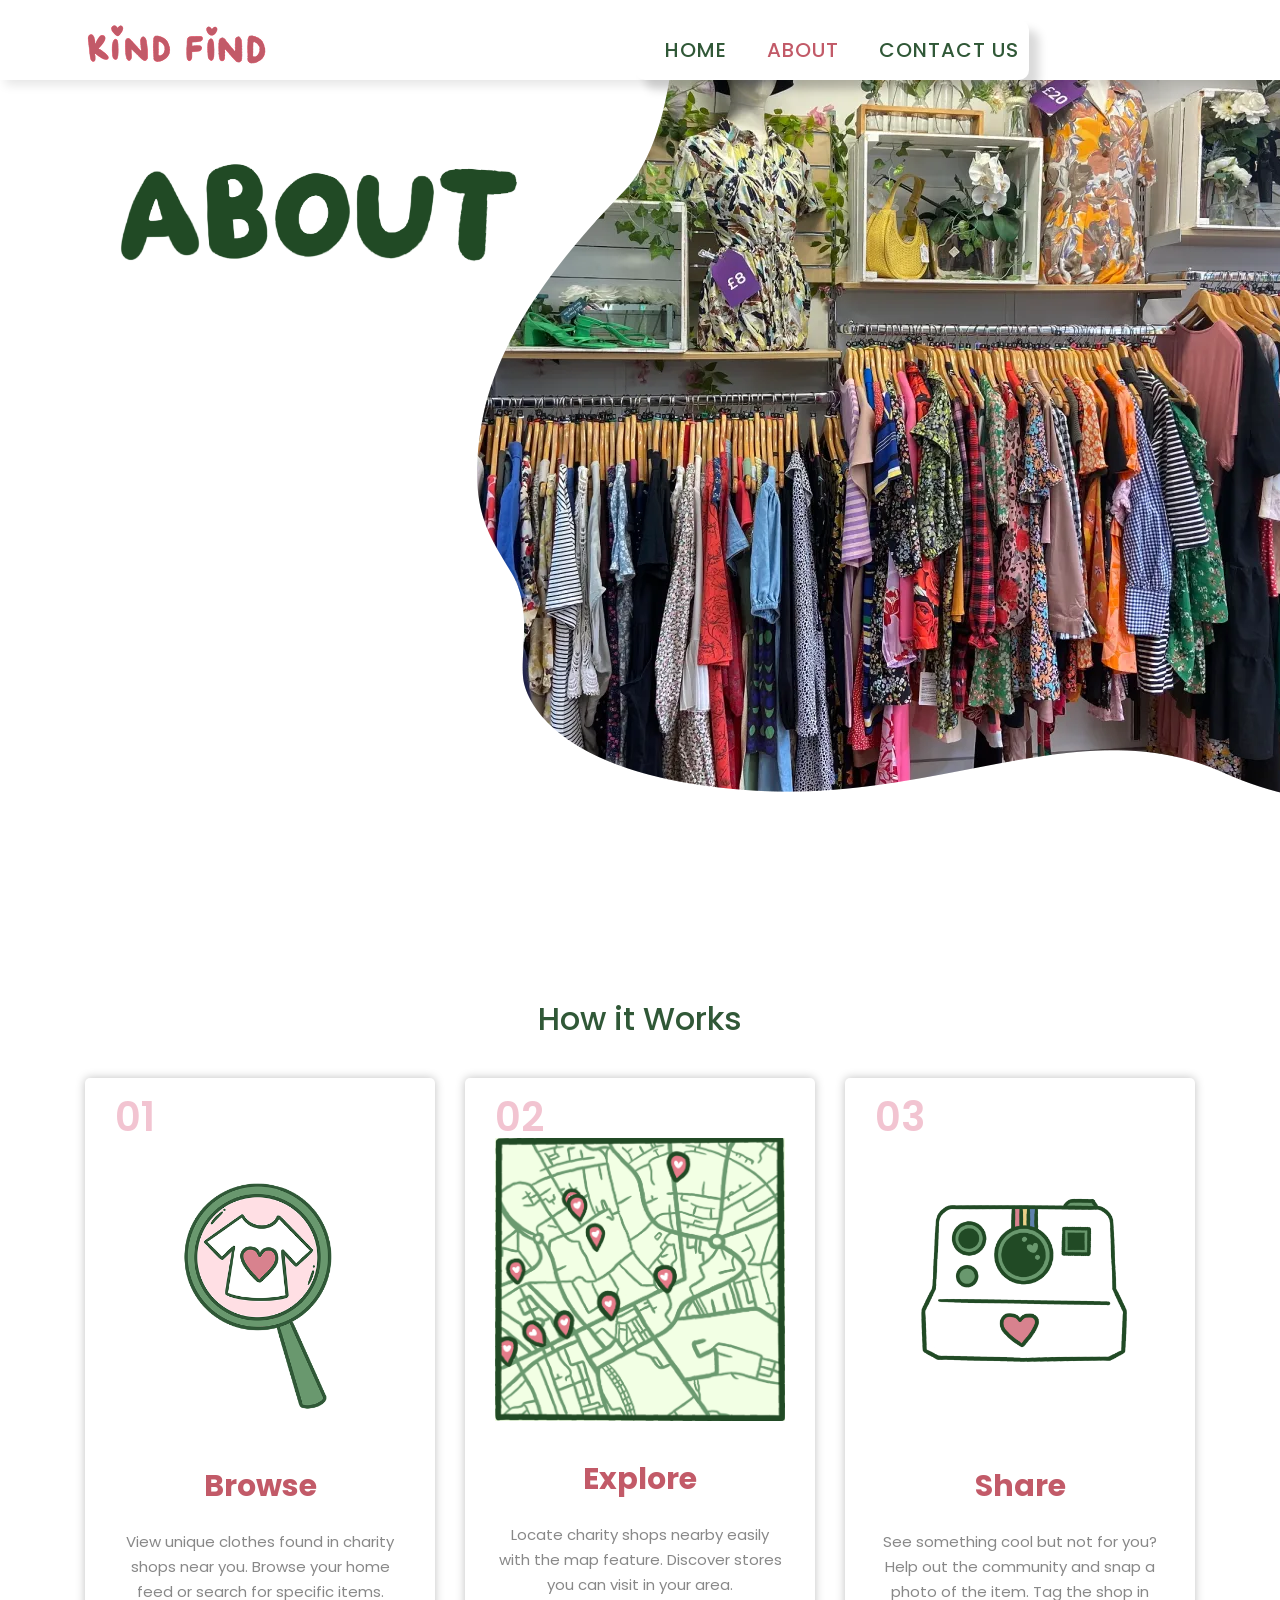
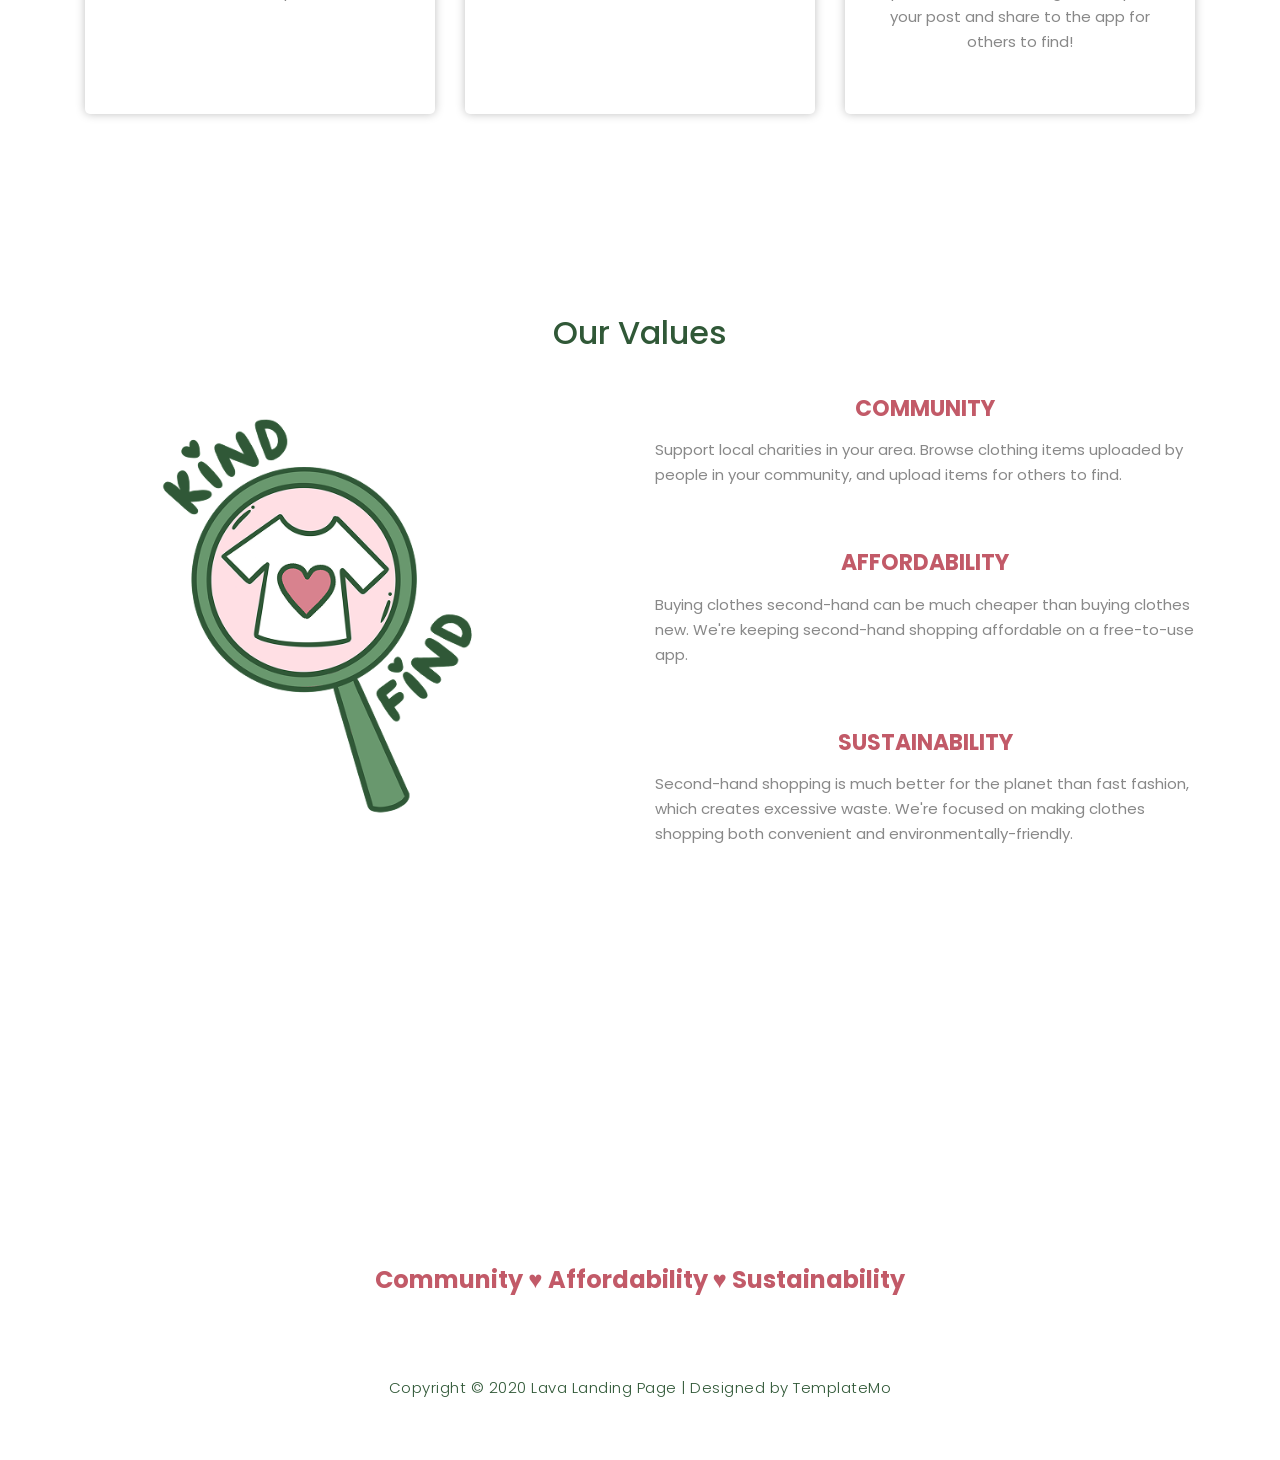
==== commit 3d142fec: "changing some of the text content" ====
--- a/about.html
+++ b/about.html
@@ -172,7 +172,7 @@
                         <li data-scroll-reveal="enter right move 30px over 0.6s after 0.6s" data-scroll-reveal-id="8" data-scroll-reveal-initialized="true" data-scroll-reveal-complete="true">
                             <div class="text">
                                 <h4 class="values-headings">SUSTAINABILITY</h4>
-                                <p>Second-hand shopping is much better for the planet, as fast fashion creates excessive waste. We're focused on making clothes shopping both convenient and environmentally-friendly.</p>
+                                <p>Second-hand shopping is much better for the planet than fast fashion, which creates excessive waste. We're focused on making clothes shopping both convenient and environmentally-friendly.</p>
                             </div>
                         </li>
                     </ul>
--- a/assets/css/templatemo-lava.css
+++ b/assets/css/templatemo-lava.css
@@ -576,7 +576,6 @@
 
 @media (max-width: 991px) {
   .logo {
-    text-align: center;
     float: none!important;
   }
   .header-area {
@@ -590,7 +589,7 @@
     padding: 0px;
   }
   .header-area .logo {
-    margin-left: 30px;
+    
   }
   .header-area .menu-trigger {
     display: block !important;
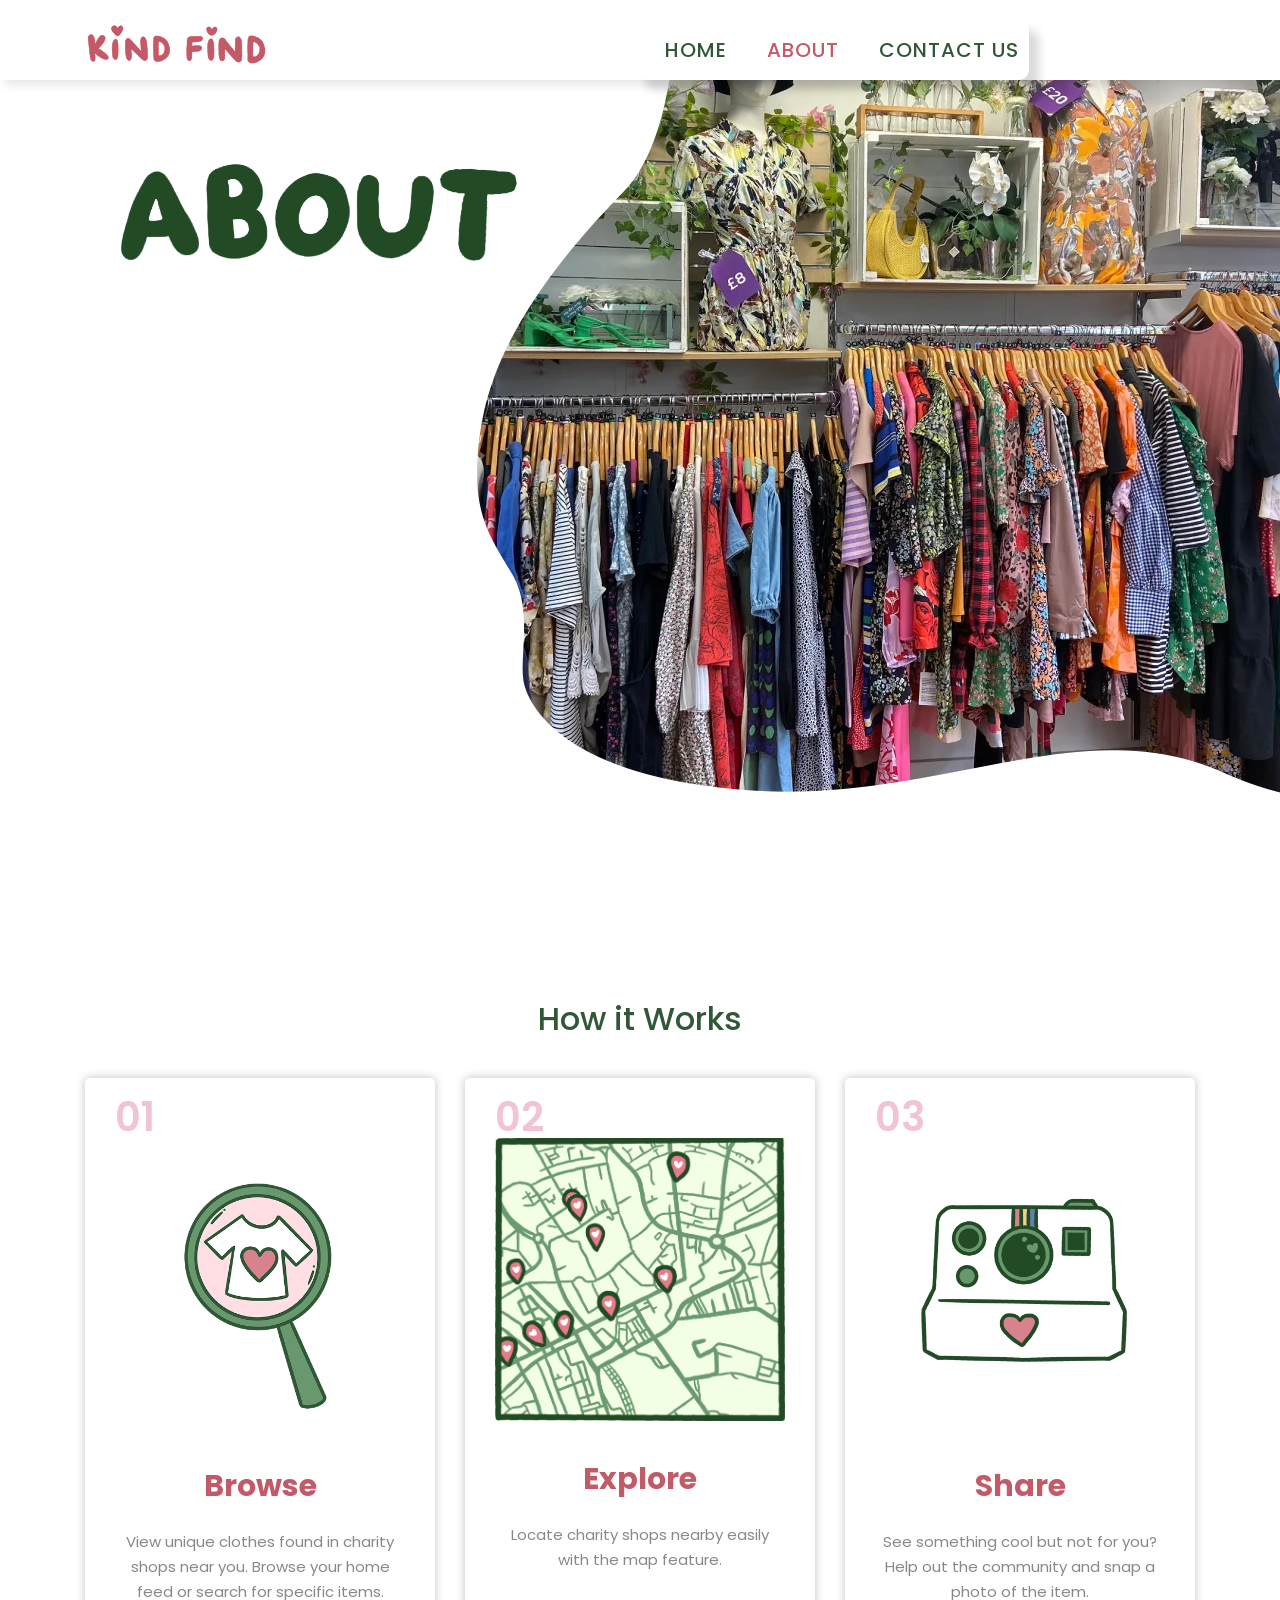
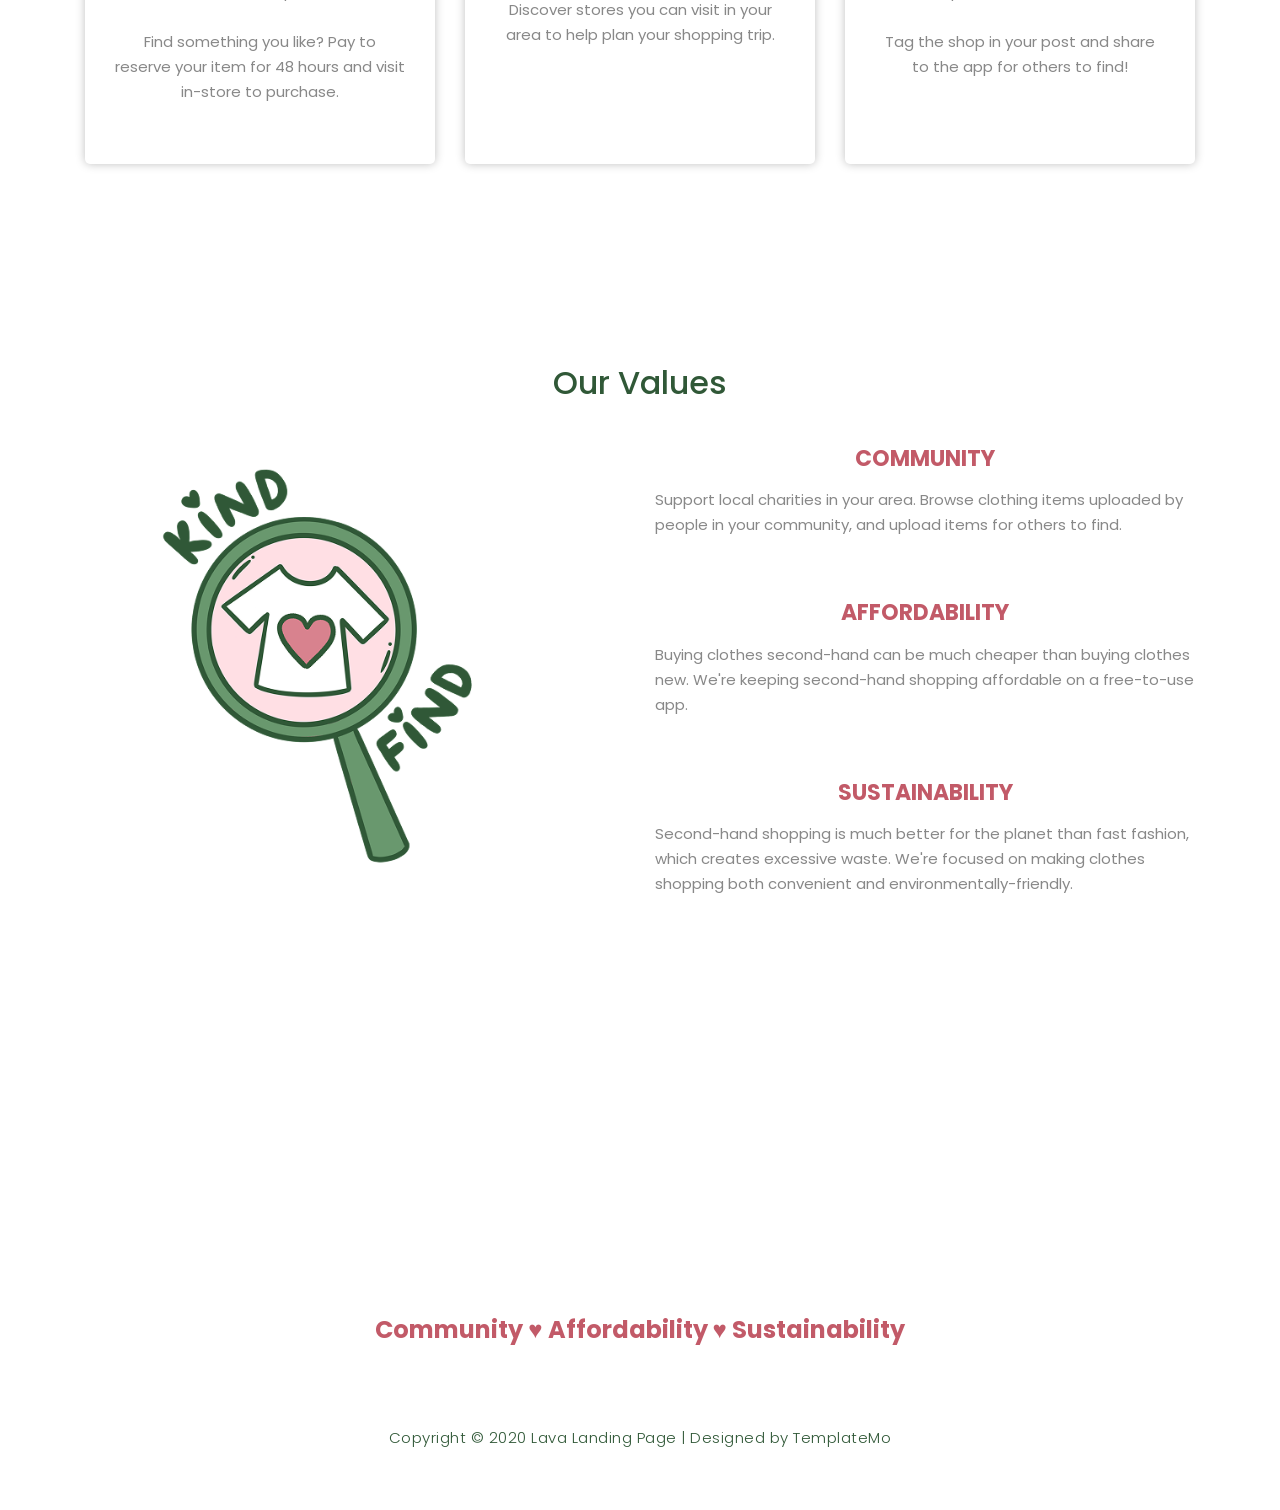
==== commit d079a0b8: "changed some of the about info, added a link to the privacy policy" ====
--- a/about.html
+++ b/about.html
@@ -116,7 +116,8 @@
                             <h2>01</h2>
                             <img src="assets/images/magnifying-glass.png" alt="">
                             <h4>Browse</h4>
-                            <p>View unique clothes found in charity shops near you. Browse your home feed or search for specific items.</p>
+                            <p>View unique clothes found in charity shops near you. Browse your home feed or search for specific items. <br></p>
+                            <p> <br> Find something you like? Pay to reserve your item for 48 hours and visit in-store to purchase.</p>
                         </div>
                     </div>
                 </div>
@@ -126,7 +127,8 @@
                             <h2>02</h2>
                             <img src="assets/images/Map.png" alt="">
                             <h4>Explore</h4>
-                            <p>Locate charity shops nearby easily with the map feature. Discover stores you can visit in your area.</p>
+                            <p>Locate charity shops nearby easily with the map feature. <br> </p> 
+                            <p><br> Discover stores you can visit in your area to help plan your shopping trip.</p>
                             
                         </div>
                     </div>
@@ -137,7 +139,8 @@
                             <h2>03</h2>
                             <img src="assets/images/camera-icon.png" alt="">
                             <h4>Share</h4>
-                            <p>See something cool but not for you? Help out the community and snap a photo of the item. Tag the shop in your post and share to the app for others to find!</p>
+                            <p>See something cool but not for you? Help out the community and snap a photo of the item. <br></p>
+                            <p><br> Tag the shop in your post and share to the app for others to find!</p>
                             
                         </div>
                     </div>
--- a/assets/css/templatemo-lava.css
+++ b/assets/css/templatemo-lava.css
@@ -1280,7 +1280,7 @@
 }
 
 footer .sub-footer a:hover {
-	color: #FC3;
+	color: #C25A68;
 }
 
 footer .sub-footer p {
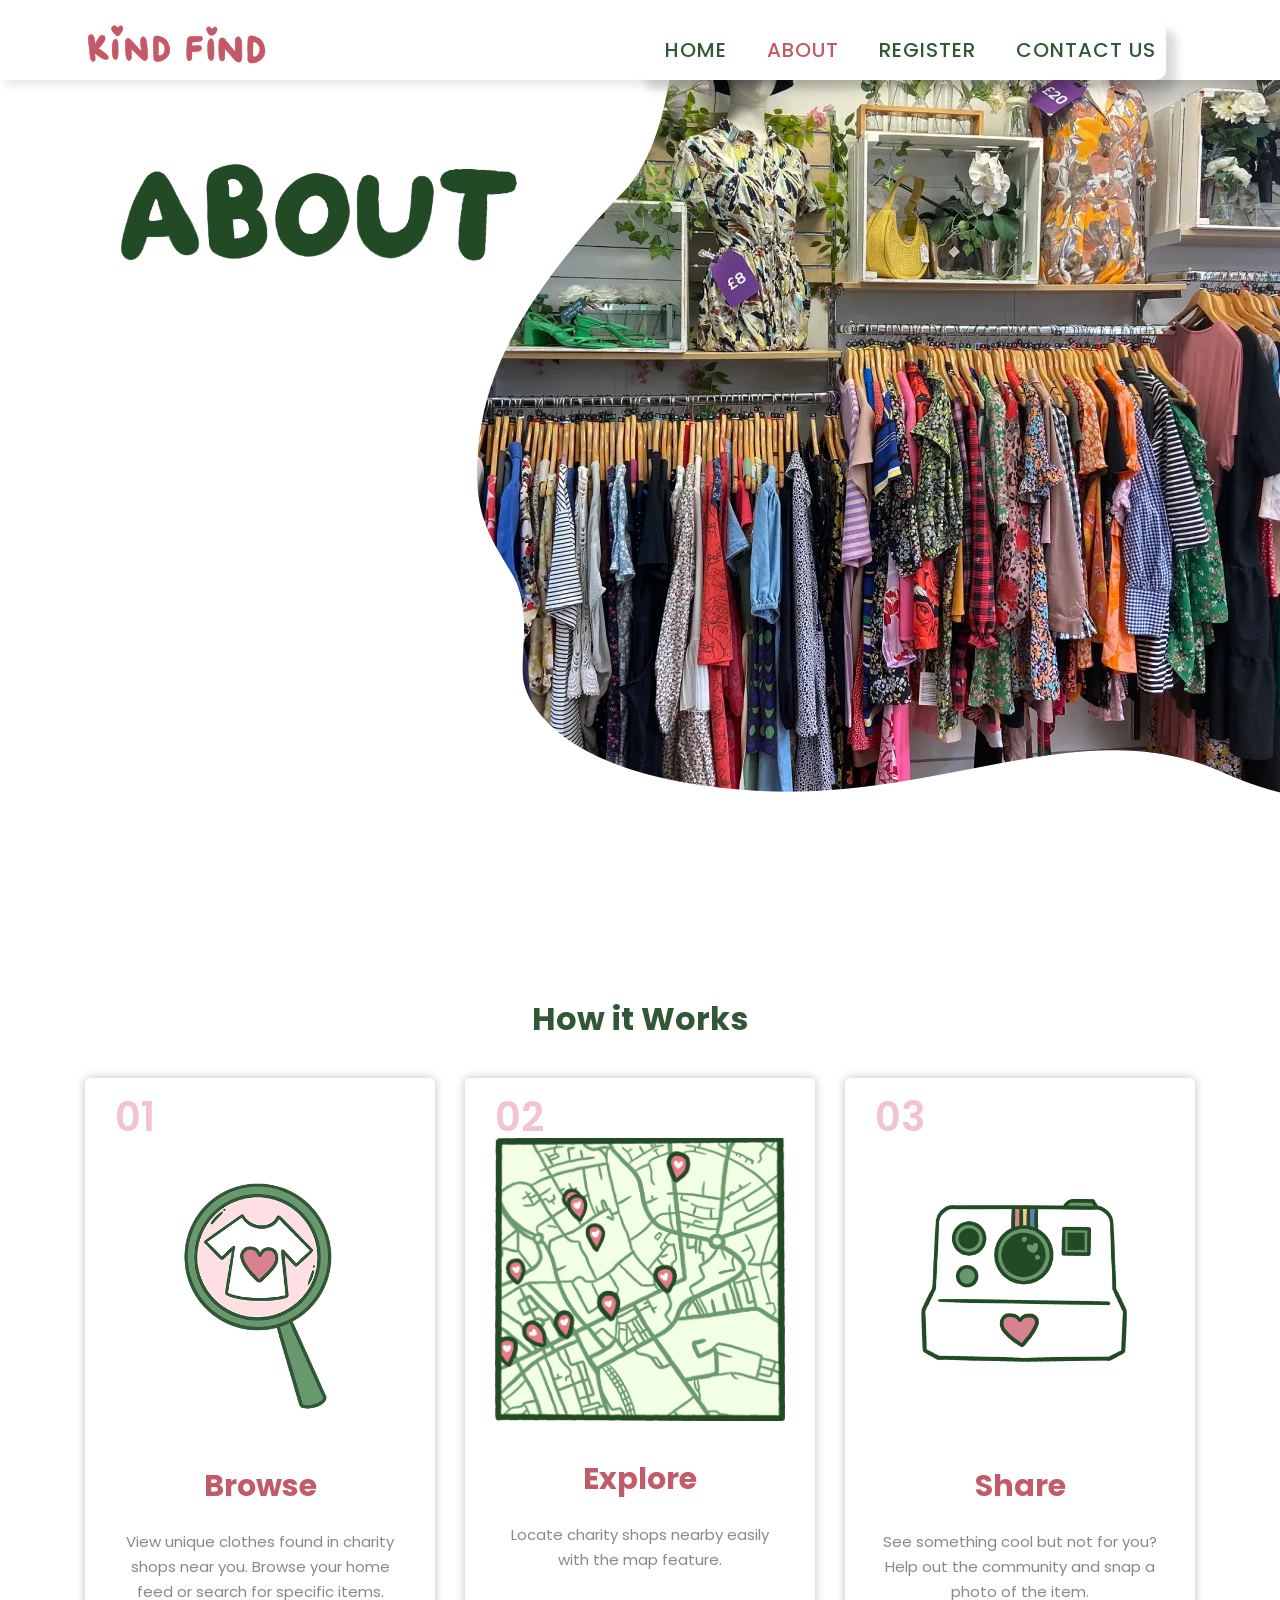
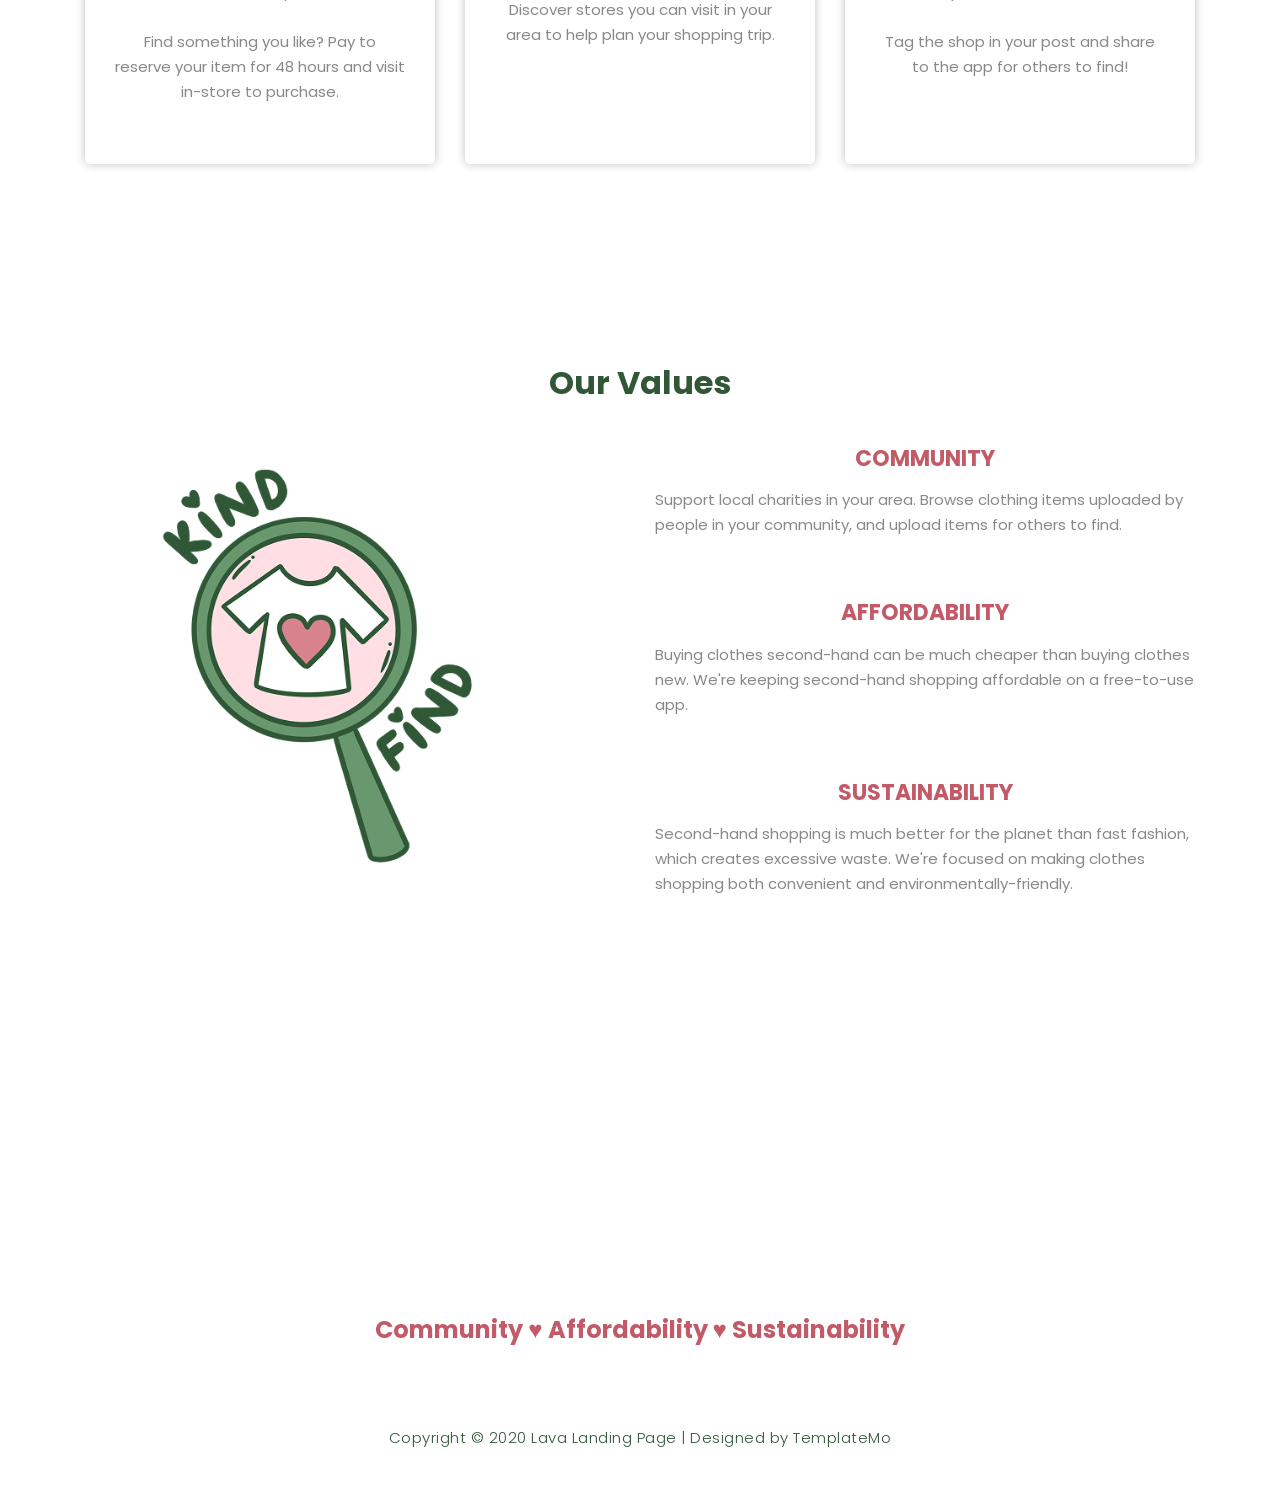
==== commit 14b60c84: "putting registration form on new page" ====
--- a/about.html
+++ b/about.html
@@ -58,6 +58,7 @@
                         <ul class="nav">
                             <li> <a href="index.html"> Home </a></li>
                             <li> <a href="about.html" class="menu-item active"> About </a></li>
+                            <li> <a href="register.html"> Register </a></li>
                             <li> <a href="contact.html"> Contact Us </a></li>
 
                         </ul>
--- a/assets/css/templatemo-lava.css
+++ b/assets/css/templatemo-lava.css
@@ -98,6 +98,7 @@
 
 h2 { 
   color: #305837;
+  font-weight: bold;
 }
 
 ul {
@@ -135,12 +136,12 @@
 }
 
 ::selection {
-  background: #f1556a;
+  background: #f0bac9db;
   color: #fff;
 }
 
 ::-moz-selection {
-  background: #f1556a;
+  background: #f0bac9db;
   color: #fff;
 }
 
@@ -176,7 +177,7 @@
 }
 
 a.main-button-slider:hover {
-  background-color: #f1556a;
+  background-color: #f0bac9db;
 }
 
 a.main-button {
@@ -236,7 +237,7 @@
 
 .center-heading h2 em {
   font-style: normal;
-  color: #f4813f;
+  color: #C25A68;
 }
 
 .center-heading p {
@@ -684,7 +685,8 @@
 
 @media (max-width: 992px ){
   .page-title {
-    background-color: rgba(255, 255, 255, 0.5);
+    background-color: rgba(255, 255, 255, 0.7);
+    border-radius: 5%;
   }
 }
 
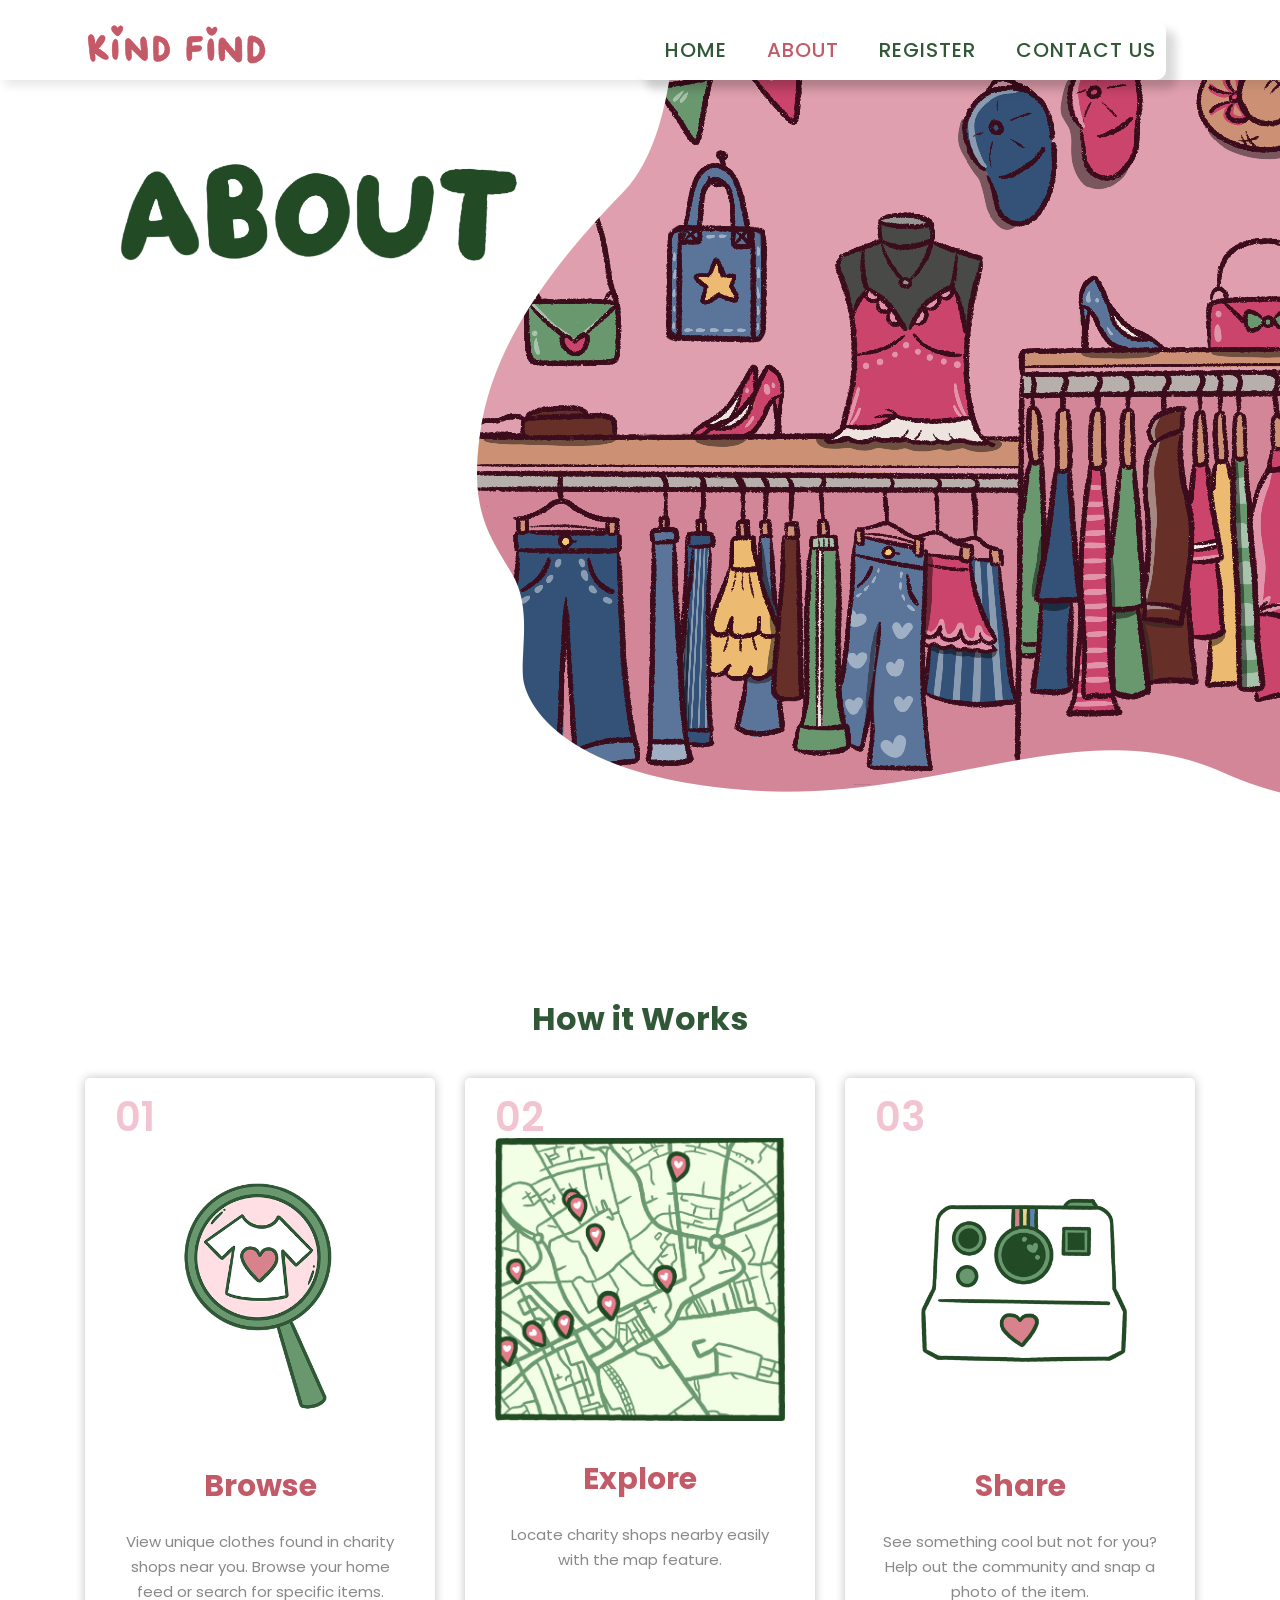
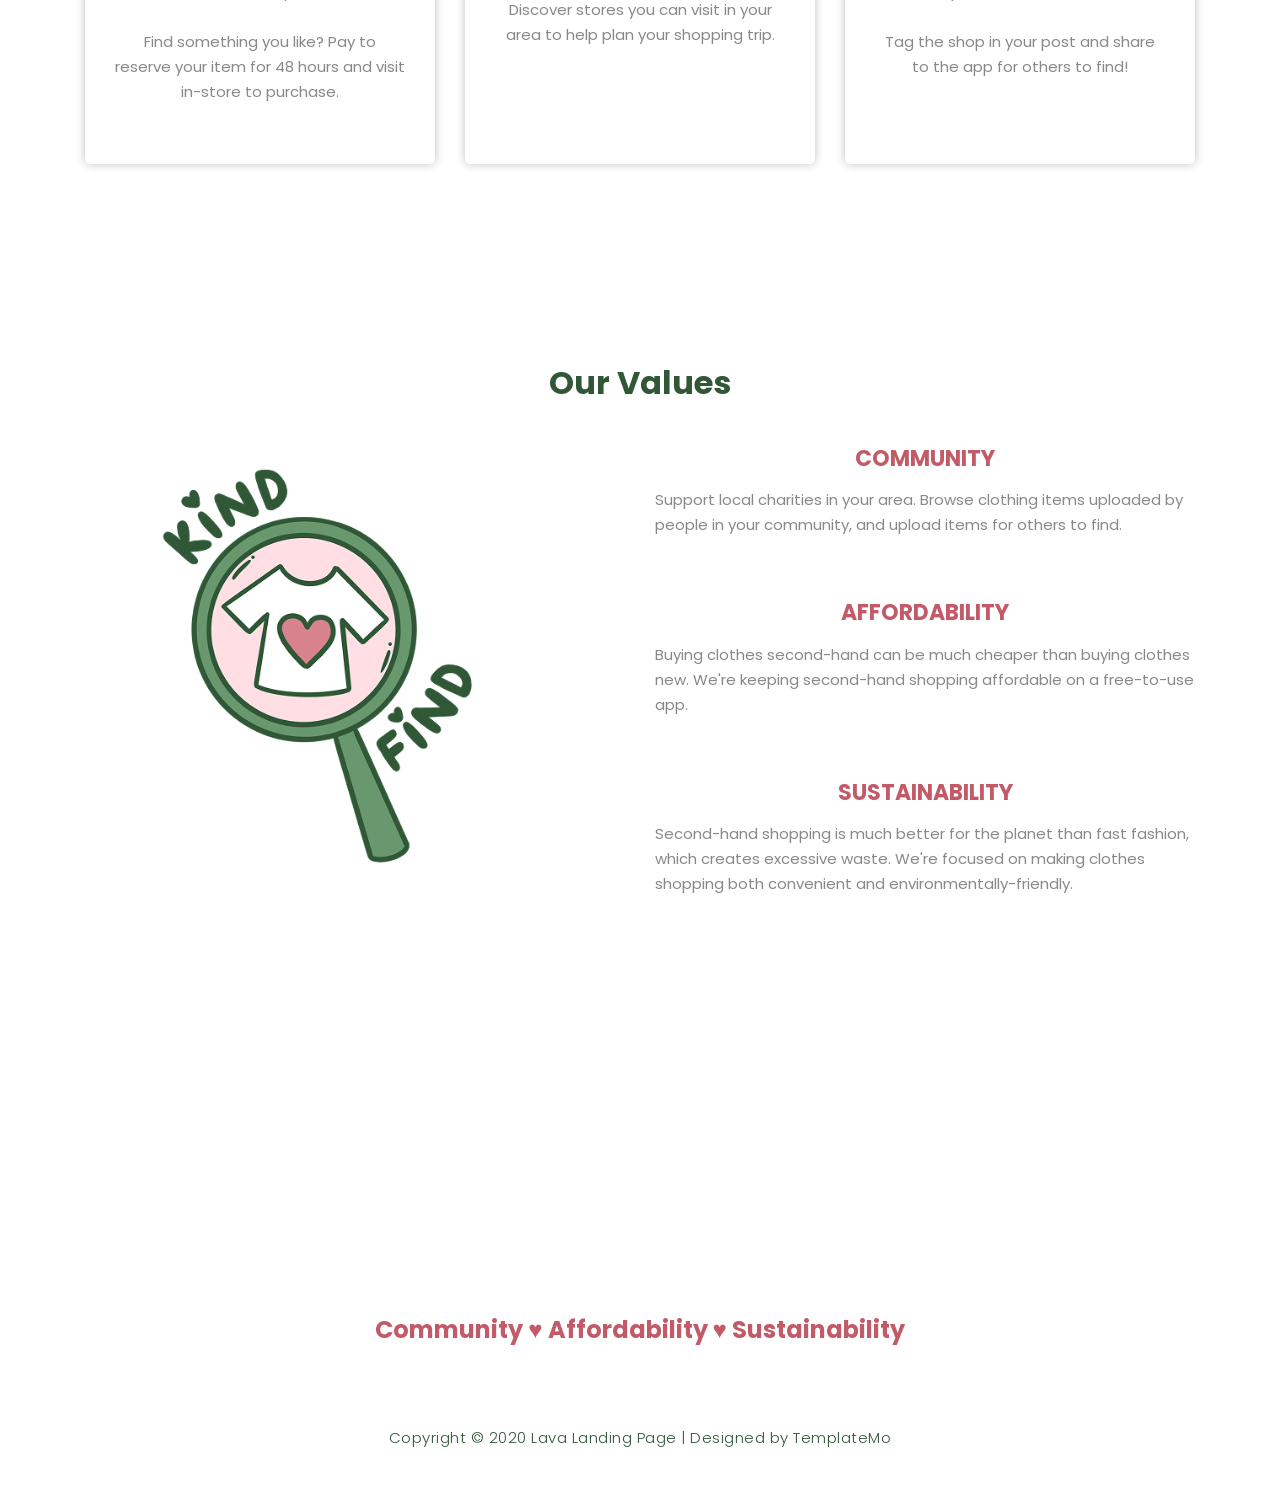
==== commit 780a5f30: "adding favicon" ====
--- a/about.html
+++ b/about.html
@@ -9,6 +9,9 @@
     <meta name="author" content="TemplateMo">
     <link href="https://fonts.googleapis.com/css?family=Poppins:100,200,300,400,500,600,700,800,900&display=swap" rel="stylesheet">
 
+
+    <link rel="shortcut icon" type="image/x-icon" href="favicon.ico" />
+    
     <title>KindFind</title>
 <!--
 
--- a/assets/css/templatemo-lava.css
+++ b/assets/css/templatemo-lava.css
@@ -565,7 +565,7 @@
   color: #C25A68;
 }
 
-@media (max-width: 1200px) {
+@media (max-width: 992px) {
   .header-area .main-nav .nav li {
     padding-left: 12px;
     padding-right: 12px;
@@ -754,7 +754,7 @@
   width: 100%;
   height: 100vh;
   min-height: 793px;
-  background-image: url(../images/banner-bg.png);
+  background-image: url(../images/background1.png);
   background-repeat: no-repeat;
   background-position: right top;
 }
@@ -763,7 +763,7 @@
   width: 100%;
   height: 100vh;
   min-height: 793px;
-  background-image: url(../images/banner-bg2.png);
+  background-image: url(../images/background2.png);
   background-repeat: no-repeat;
   background-position: left top;
 }
@@ -824,7 +824,7 @@
   }
 }
 
-@media (max-width: 1140px) {
+@media (max-width) {
   .welcome-area {
     height: auto;
   }
